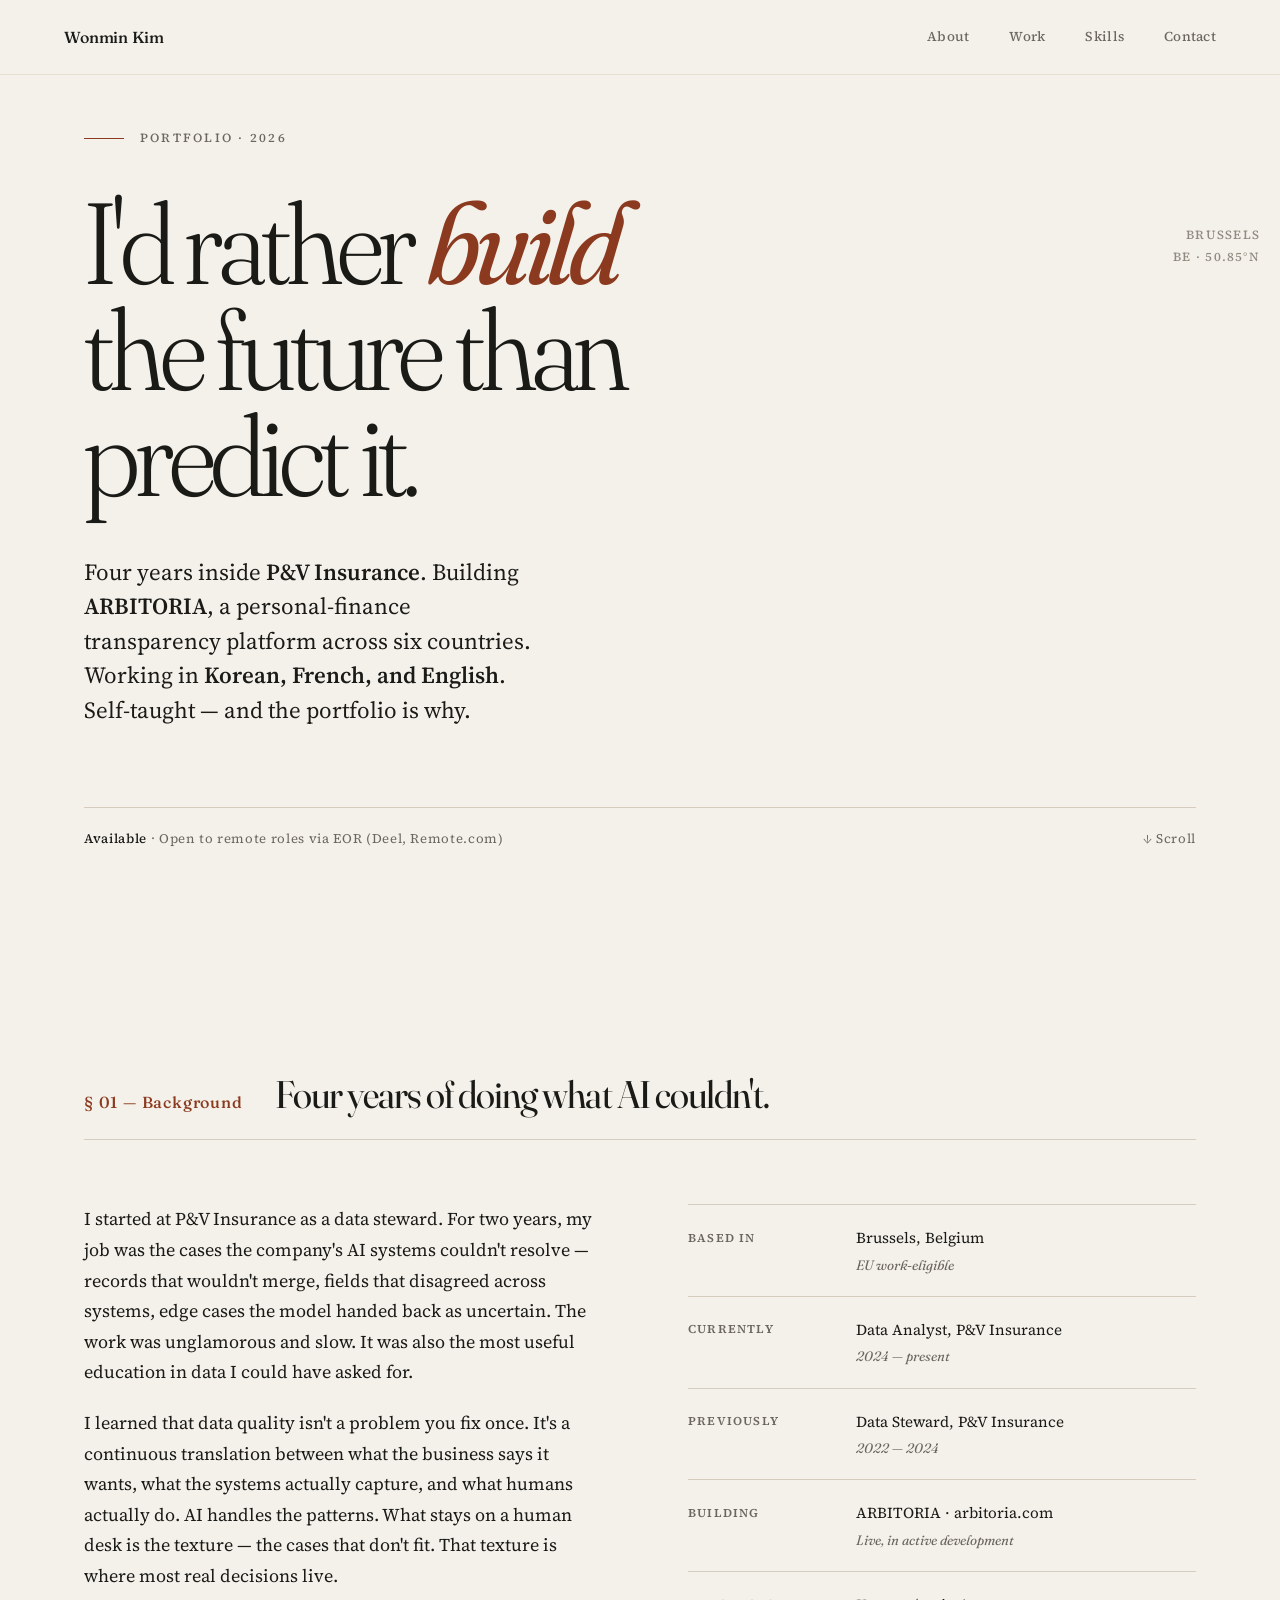
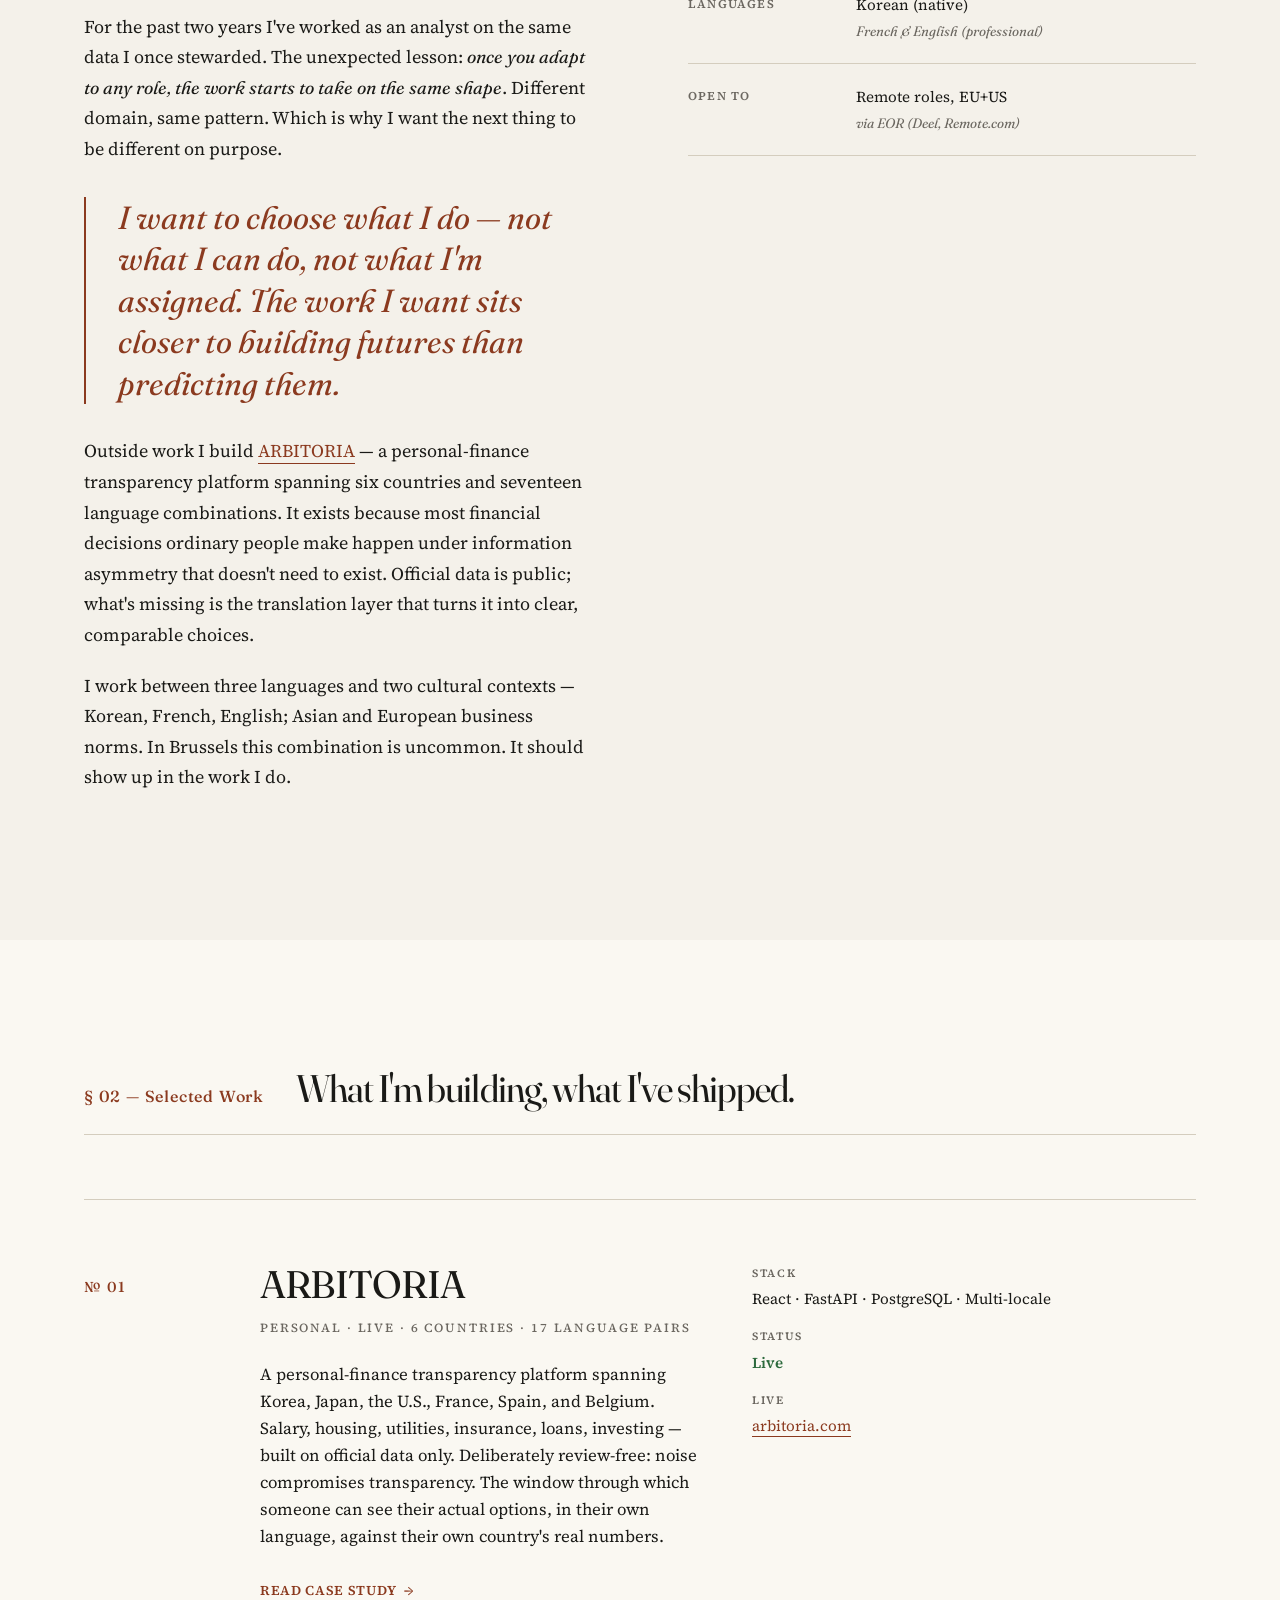
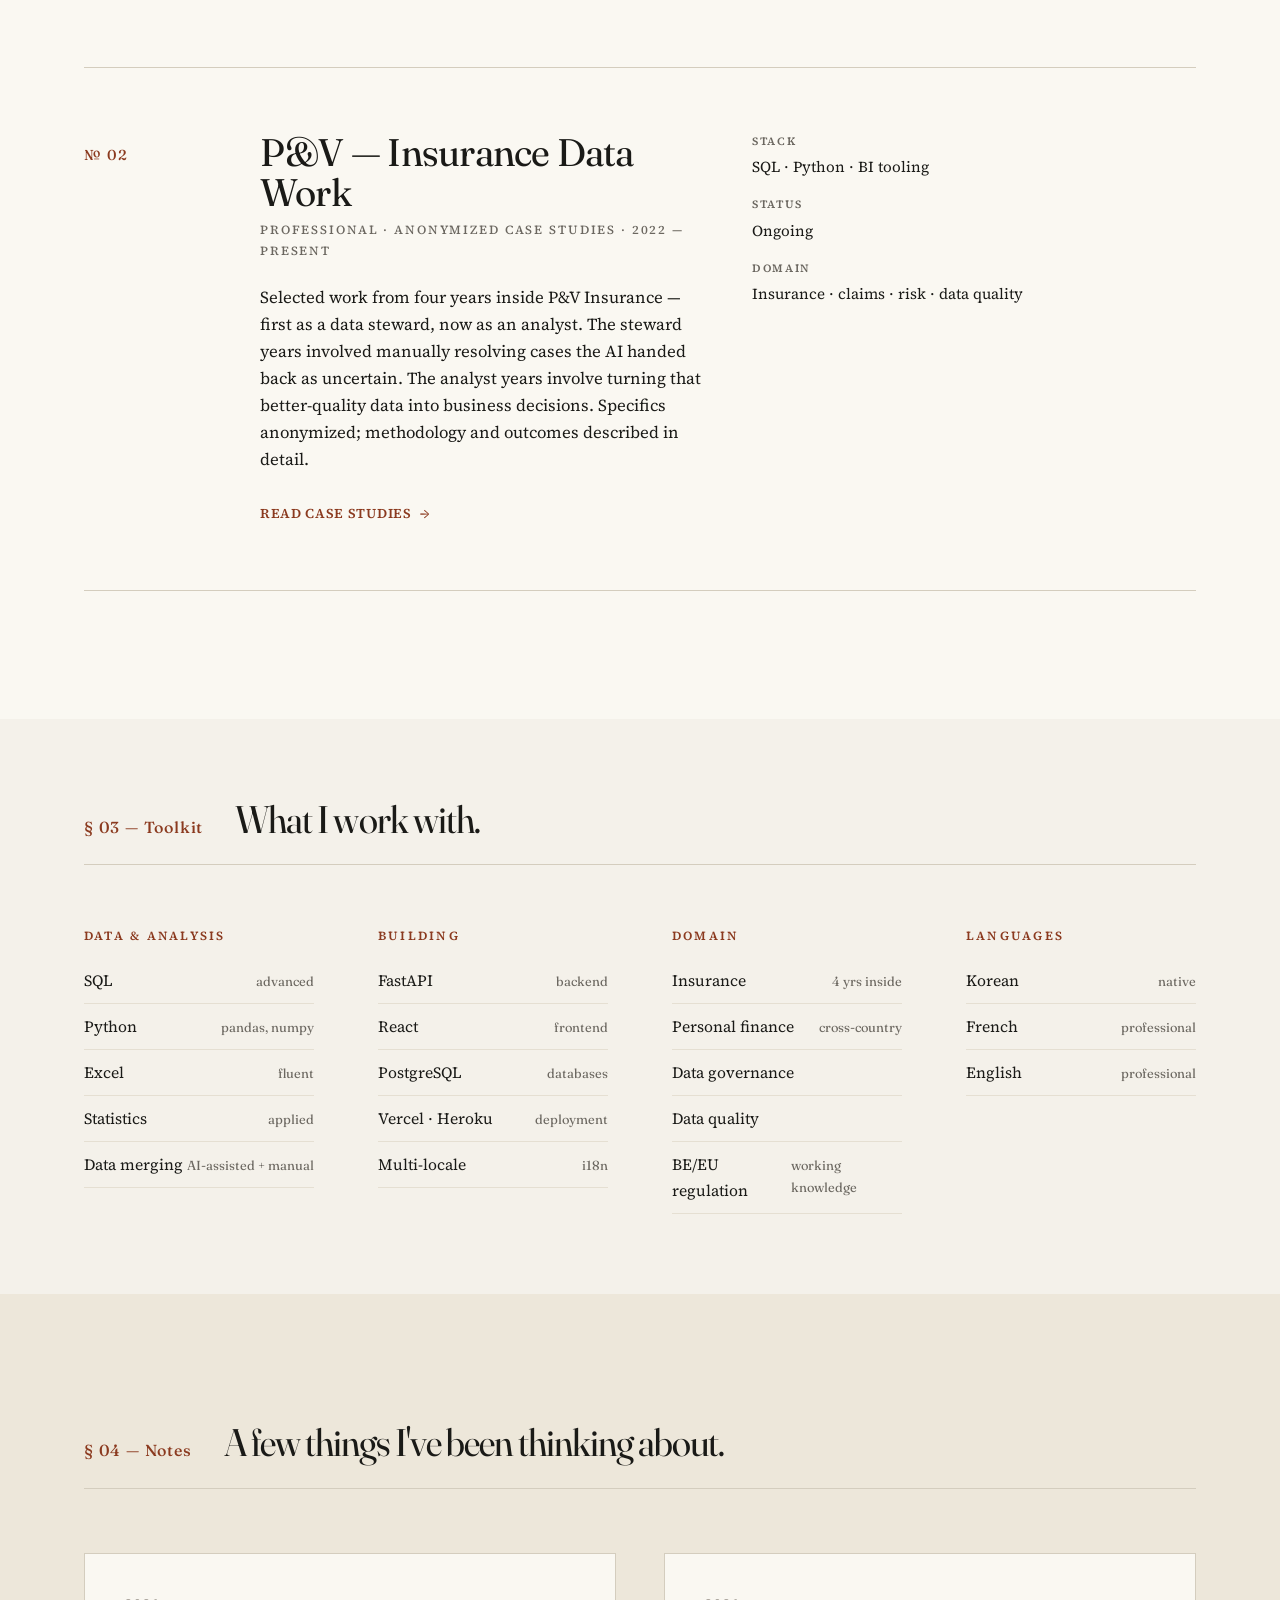
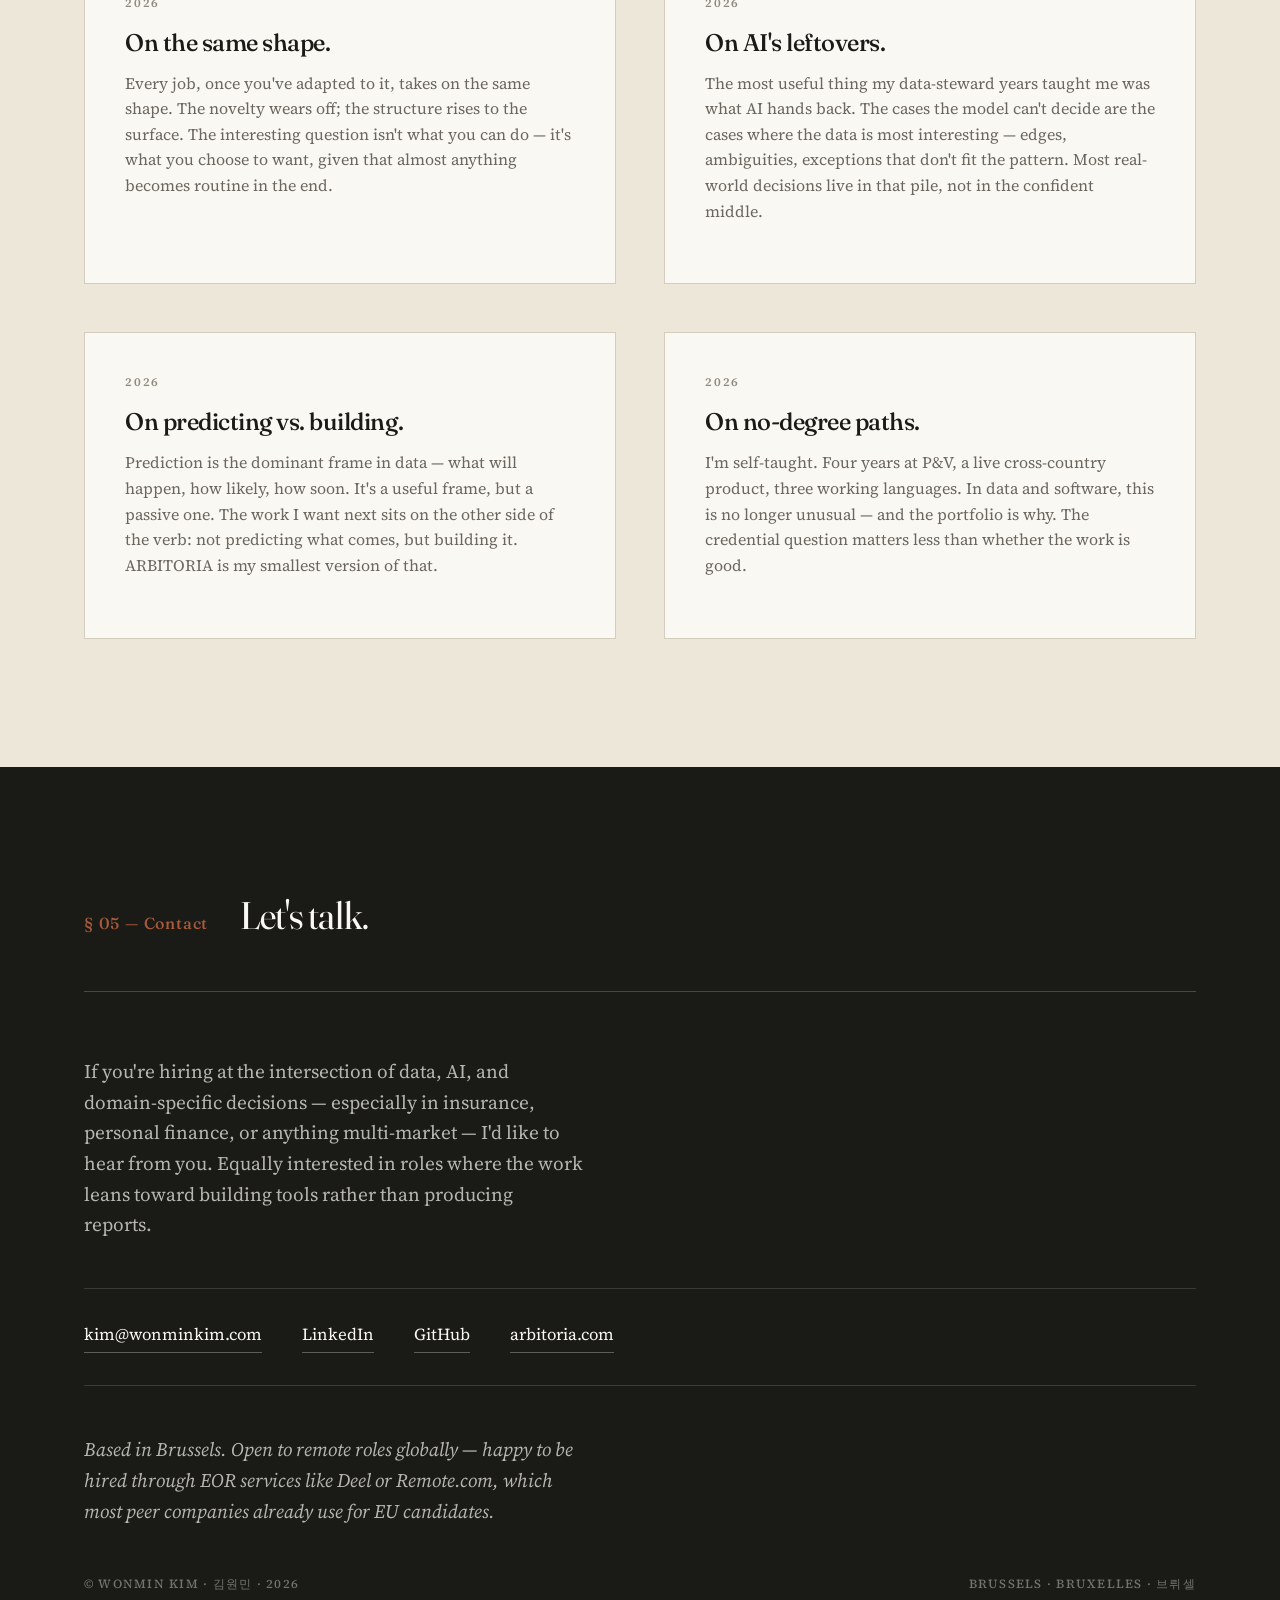
==== index.html @ 61847380 "Initial commit — portfolio v2" ====
<!DOCTYPE html>
<html lang="en">
<head>
  <meta charset="UTF-8" />
  <meta name="viewport" content="width=device-width, initial-scale=1.0" />
  <meta name="description" content="Wonmin Kim — Data Analyst at P&V Insurance, building ARBITORIA. Brussels-based. Self-taught. Trilingual." />
  <meta name="author" content="Wonmin Kim" />
  <title>Wonmin Kim — Data Analyst, Brussels</title>

  <link rel="preconnect" href="https://fonts.googleapis.com" />
  <link rel="preconnect" href="https://fonts.gstatic.com" crossorigin />
  <link href="https://fonts.googleapis.com/css2?family=Fraunces:ital,opsz,wght@0,9..144,300;0,9..144,400;0,9..144,500;0,9..144,600;1,9..144,400&family=Source+Serif+4:opsz,wght@8..60,300;8..60,400;8..60,500;8..60,600&display=swap" rel="stylesheet" />

  <link rel="stylesheet" href="styles.css" />
</head>
<body>

  <header class="site-header">
    <a href="#top" class="site-header__brand">Wonmin Kim</a>
    <nav class="site-header__nav">
      <a href="#about">About</a>
      <a href="#work">Work</a>
      <a href="#skills">Skills</a>
      <a href="#contact">Contact</a>
    </nav>
  </header>

  <main id="top">

    <!-- ─── Hero ─────────────────────────────────── -->
    <section class="hero">
      <div class="container hero__inner">

        <div class="hero__corner">
          Brussels<br />
          BE · 50.85°N
        </div>

        <div class="hero__meta fade-in fade-in-delay-1">
          <span>Portfolio · 2026</span>
        </div>

        <h1 class="hero__title fade-in fade-in-delay-2">
          I'd rather <span class="accent">build</span><br />
          the future than<br />
          predict it.
        </h1>

        <p class="hero__lede fade-in fade-in-delay-3">
          Four years inside <strong>P&V Insurance</strong>. Building
          <strong>ARBITORIA</strong>, a personal-finance transparency
          platform across six countries. Working in
          <strong>Korean, French, and English</strong>.
          Self-taught — and the portfolio is why.
        </p>

        <div class="hero__divider fade-in fade-in-delay-4">
          <span><strong>Available</strong> · Open to remote roles via EOR (Deel, Remote.com)</span>
          <span>↓ Scroll</span>
        </div>

      </div>
    </section>

    <!-- ─── About ────────────────────────────────── -->
    <section class="section about" id="about">
      <div class="container">

        <div class="section-head reveal">
          <span class="section-head__num">§ 01 — Background</span>
          <h2 class="section-head__title">Four years of doing what AI couldn't.</h2>
        </div>

        <div class="about__grid">

          <div class="about__text reveal">
            <p>
              I started at P&V Insurance as a data steward. For two
              years, my job was the cases the company's AI systems
              couldn't resolve — records that wouldn't merge, fields
              that disagreed across systems, edge cases the model
              handed back as uncertain. The work was unglamorous and
              slow. It was also the most useful education in data I
              could have asked for.
            </p>

            <p>
              I learned that data quality isn't a problem you fix
              once. It's a continuous translation between what the
              business says it wants, what the systems actually
              capture, and what humans actually do. AI handles the
              patterns. What stays on a human desk is the texture —
              the cases that don't fit. That texture is where most
              real decisions live.
            </p>

            <p>
              For the past two years I've worked as an analyst on the
              same data I once stewarded. The unexpected lesson:
              <em>once you adapt to any role, the work starts to take
              on the same shape</em>. Different domain, same pattern.
              Which is why I want the next thing to be different on
              purpose.
            </p>

            <blockquote class="about__quote">
              I want to choose what I do — not what I can do, not what
              I'm assigned. The work I want sits closer to building
              futures than predicting them.
            </blockquote>

            <p>
              Outside work I build <a href="projects/arbitoria.html">ARBITORIA</a> —
              a personal-finance transparency platform spanning six
              countries and seventeen language combinations. It exists
              because most financial decisions ordinary people make
              happen under information asymmetry that doesn't need
              to exist. Official data is public; what's missing is
              the translation layer that turns it into clear,
              comparable choices.
            </p>

            <p>
              I work between three languages and two cultural
              contexts — Korean, French, English; Asian and European
              business norms. In Brussels this combination is
              uncommon. It should show up in the work I do.
            </p>
          </div>

          <aside class="about__sidebar reveal">
            <dl>
              <div class="about__detail">
                <dt>Based in</dt>
                <dd>Brussels, Belgium <em>EU work-eligible</em></dd>
              </div>
              <div class="about__detail">
                <dt>Currently</dt>
                <dd>Data Analyst, P&V Insurance <em>2024 — present</em></dd>
              </div>
              <div class="about__detail">
                <dt>Previously</dt>
                <dd>Data Steward, P&V Insurance <em>2022 — 2024</em></dd>
              </div>
              <div class="about__detail">
                <dt>Building</dt>
                <dd>ARBITORIA · arbitoria.com <em>Live, in active development</em></dd>
              </div>
              <div class="about__detail">
                <dt>Languages</dt>
                <dd>Korean (native) <em>French &amp; English (professional)</em></dd>
              </div>
              <div class="about__detail">
                <dt>Open to</dt>
                <dd>Remote roles, EU+US <em>via EOR (Deel, Remote.com)</em></dd>
              </div>
            </dl>
          </aside>

        </div>

      </div>
    </section>

    <!-- ─── Projects ─────────────────────────────── -->
    <section class="section projects" id="work">
      <div class="container">

        <div class="section-head reveal">
          <span class="section-head__num">§ 02 — Selected Work</span>
          <h2 class="section-head__title">What I'm building, what I've shipped.</h2>
        </div>

        <article class="project reveal">
          <div class="project__num">№ 01</div>
          <div class="project__main">
            <h3>ARBITORIA</h3>
            <span class="project__tag">Personal · Live · 6 countries · 17 language pairs</span>
            <p class="project__desc">
              A personal-finance transparency platform spanning Korea,
              Japan, the U.S., France, Spain, and Belgium. Salary,
              housing, utilities, insurance, loans, investing — built
              on official data only. Deliberately review-free: noise
              compromises transparency. The window through which
              someone can see their actual options, in their own
              language, against their own country's real numbers.
            </p>
            <a href="projects/arbitoria.html" class="project__link">Read case study</a>
          </div>
          <div class="project__meta">
            <dl>
              <div>
                <dt>Stack</dt>
                <dd>React · FastAPI · PostgreSQL · Multi-locale</dd>
              </div>
              <div>
                <dt>Status</dt>
                <dd class="status-live">Live</dd>
              </div>
              <div>
                <dt>Live</dt>
                <dd><a href="https://arbitoria.com" target="_blank" rel="noopener">arbitoria.com</a></dd>
              </div>
            </dl>
          </div>
        </article>

        <article class="project reveal">
          <div class="project__num">№ 02</div>
          <div class="project__main">
            <h3>P&amp;V — Insurance Data Work</h3>
            <span class="project__tag">Professional · Anonymized case studies · 2022 — present</span>
            <p class="project__desc">
              Selected work from four years inside P&amp;V Insurance —
              first as a data steward, now as an analyst. The steward
              years involved manually resolving cases the AI handed
              back as uncertain. The analyst years involve turning
              that better-quality data into business decisions.
              Specifics anonymized; methodology and outcomes
              described in detail.
            </p>
            <a href="projects/insurance-analytics.html" class="project__link">Read case studies</a>
          </div>
          <div class="project__meta">
            <dl>
              <div>
                <dt>Stack</dt>
                <dd>SQL · Python · BI tooling</dd>
              </div>
              <div>
                <dt>Status</dt>
                <dd>Ongoing</dd>
              </div>
              <div>
                <dt>Domain</dt>
                <dd>Insurance · claims · risk · data quality</dd>
              </div>
            </dl>
          </div>
        </article>

      </div>
    </section>

    <!-- ─── Skills ───────────────────────────────── -->
    <section class="section section--narrow" id="skills">
      <div class="container">

        <div class="section-head reveal">
          <span class="section-head__num">§ 03 — Toolkit</span>
          <h2 class="section-head__title">What I work with.</h2>
        </div>

        <div class="skills__grid reveal">

          <div class="skills__group">
            <h4>Data &amp; Analysis</h4>
            <ul>
              <li>SQL <em>advanced</em></li>
              <li>Python <em>pandas, numpy</em></li>
              <li>Excel <em>fluent</em></li>
              <li>Statistics <em>applied</em></li>
              <li>Data merging <em>AI-assisted + manual</em></li>
            </ul>
          </div>

          <div class="skills__group">
            <h4>Building</h4>
            <ul>
              <li>FastAPI <em>backend</em></li>
              <li>React <em>frontend</em></li>
              <li>PostgreSQL <em>databases</em></li>
              <li>Vercel · Heroku <em>deployment</em></li>
              <li>Multi-locale <em>i18n</em></li>
            </ul>
          </div>

          <div class="skills__group">
            <h4>Domain</h4>
            <ul>
              <li>Insurance <em>4 yrs inside</em></li>
              <li>Personal finance <em>cross-country</em></li>
              <li>Data governance</li>
              <li>Data quality</li>
              <li>BE/EU regulation <em>working knowledge</em></li>
            </ul>
          </div>

          <div class="skills__group">
            <h4>Languages</h4>
            <ul>
              <li>Korean <em>native</em></li>
              <li>French <em>professional</em></li>
              <li>English <em>professional</em></li>
            </ul>
          </div>

        </div>

      </div>
    </section>

    <!-- ─── Thinking ─────────────────────────────── -->
    <section class="section thinking">
      <div class="container">

        <div class="section-head reveal">
          <span class="section-head__num">§ 04 — Notes</span>
          <h2 class="section-head__title">A few things I've been thinking about.</h2>
        </div>

        <div class="thinking__grid">

          <article class="thinking__card reveal">
            <span class="date">2026</span>
            <h3>On the same shape.</h3>
            <p>
              Every job, once you've adapted to it, takes on the same
              shape. The novelty wears off; the structure rises to the
              surface. The interesting question isn't what you can do
              — it's what you choose to want, given that almost
              anything becomes routine in the end.
            </p>
          </article>

          <article class="thinking__card reveal">
            <span class="date">2026</span>
            <h3>On AI's leftovers.</h3>
            <p>
              The most useful thing my data-steward years taught me
              was what AI hands back. The cases the model can't decide
              are the cases where the data is most interesting —
              edges, ambiguities, exceptions that don't fit the
              pattern. Most real-world decisions live in that pile,
              not in the confident middle.
            </p>
          </article>

          <article class="thinking__card reveal">
            <span class="date">2026</span>
            <h3>On predicting vs. building.</h3>
            <p>
              Prediction is the dominant frame in data — what will
              happen, how likely, how soon. It's a useful frame, but
              a passive one. The work I want next sits on the other
              side of the verb: not predicting what comes, but
              building it. ARBITORIA is my smallest version of that.
            </p>
          </article>

          <article class="thinking__card reveal">
            <span class="date">2026</span>
            <h3>On no-degree paths.</h3>
            <p>
              I'm self-taught. Four years at P&amp;V, a live
              cross-country product, three working languages. In
              data and software, this is no longer unusual — and the
              portfolio is why. The credential question matters less
              than whether the work is good.
            </p>
          </article>

        </div>

      </div>
    </section>

    <!-- ─── Contact ──────────────────────────────── -->
    <section class="contact" id="contact">
      <div class="container">

        <div class="section-head reveal" style="border-color: rgba(250, 248, 242, 0.2);">
          <span class="section-head__num" style="color: var(--accent-soft);">§ 05 — Contact</span>
          <h2 class="section-head__title">Let's talk.</h2>
        </div>

        <p class="reveal">
          If you're hiring at the intersection of data, AI, and
          domain-specific decisions — especially in insurance,
          personal finance, or anything multi-market — I'd like
          to hear from you. Equally interested in roles where the
          work leans toward building tools rather than producing
          reports.
        </p>

        <div class="contact__links reveal">
          <a href="mailto:kim@wonminkim.com">kim@wonminkim.com</a>
          <a href="https://linkedin.com/in/wonminkim" target="_blank" rel="noopener">LinkedIn</a>
          <a href="https://github.com/wonminkim" target="_blank" rel="noopener">GitHub</a>
          <a href="https://arbitoria.com" target="_blank" rel="noopener">arbitoria.com</a>
        </div>

        <p class="contact__note reveal">
          Based in Brussels. Open to remote roles globally — happy to be hired through EOR services like Deel or Remote.com, which most peer companies already use for EU candidates.
        </p>

        <footer class="contact__footer">
          <span>© Wonmin Kim · 김원민 · 2026</span>
          <span>Brussels · Bruxelles · 브뤼셀</span>
        </footer>

      </div>
    </section>

  </main>

  <script>
    // Reveal-on-scroll
    const observer = new IntersectionObserver((entries) => {
      entries.forEach((entry) => {
        if (entry.isIntersecting) {
          entry.target.classList.add('is-visible');
        }
      });
    }, { threshold: 0.1, rootMargin: '0px 0px -50px 0px' });

    document.querySelectorAll('.reveal').forEach(el => observer.observe(el));
  </script>

</body>
</html>
---- styles.css ----
/* ─────────────────────────────────────────────
   Wonmin Kim — Portfolio
   Design: editorial, refined minimalism
───────────────────────────────────────────── */

:root {
  --bg: #F4F1EA;
  --bg-alt: #EDE7DA;
  --paper: #FAF8F2;
  --text: #1A1A17;
  --text-muted: #6B6760;
  --text-dim: #908A80;
  --accent: #8B3A1F;
  --accent-soft: #A85A3A;
  --line: #D4CDBE;
  --line-soft: #E5DFD2;

  --display: 'Fraunces', 'Source Serif 4', Georgia, serif;
  --body: 'Source Serif 4', Georgia, serif;
  --mono: ui-monospace, 'SF Mono', Menlo, monospace;

  --max-width: 1240px;
  --gutter: clamp(1.5rem, 5vw, 4rem);
}

* {
  margin: 0;
  padding: 0;
  box-sizing: border-box;
}

html {
  scroll-behavior: smooth;
}

body {
  font-family: var(--body);
  background: var(--bg);
  color: var(--text);
  line-height: 1.65;
  font-size: 1.0625rem;
  font-weight: 400;
  -webkit-font-smoothing: antialiased;
  -moz-osx-font-smoothing: grayscale;
  text-rendering: optimizeLegibility;
}

::selection {
  background: var(--accent);
  color: var(--paper);
}

/* ─── Typography ─────────────────────────────── */

h1, h2, h3, h4 {
  font-family: var(--display);
  font-weight: 400;
  line-height: 1.05;
  letter-spacing: -0.02em;
  color: var(--text);
}

h1 {
  font-size: clamp(3rem, 9vw, 8rem);
  font-variation-settings: 'opsz' 144, 'SOFT' 50;
  font-weight: 300;
  letter-spacing: -0.045em;
  line-height: 0.92;
}

h2 {
  font-size: clamp(2rem, 5vw, 3.75rem);
  font-variation-settings: 'opsz' 96;
  font-weight: 400;
  letter-spacing: -0.025em;
}

h3 {
  font-size: clamp(1.4rem, 2.5vw, 2rem);
  font-variation-settings: 'opsz' 36;
  font-weight: 500;
}

h4 {
  font-size: 1.125rem;
  font-weight: 600;
  font-family: var(--body);
  letter-spacing: 0.02em;
  text-transform: uppercase;
  font-size: 0.78rem;
  color: var(--text-muted);
}

p {
  margin-bottom: 1.2rem;
  max-width: 62ch;
}

a {
  color: var(--accent);
  text-decoration: none;
  border-bottom: 1px solid currentColor;
  transition: opacity 0.2s ease;
}

a:hover {
  opacity: 0.6;
}

em {
  font-family: var(--display);
  font-style: italic;
  font-variation-settings: 'opsz' 36;
}

/* ─── Layout primitives ──────────────────────── */

.container {
  max-width: var(--max-width);
  margin: 0 auto;
  padding: 0 var(--gutter);
}

.section {
  padding: 8rem 0;
  position: relative;
}

.section--narrow {
  padding: 5rem 0;
}

/* ─── Header / Navigation ────────────────────── */

.site-header {
  position: fixed;
  top: 0;
  left: 0;
  right: 0;
  z-index: 100;
  padding: 1.5rem var(--gutter);
  background: rgba(244, 241, 234, 0.85);
  backdrop-filter: blur(10px);
  -webkit-backdrop-filter: blur(10px);
  border-bottom: 1px solid var(--line-soft);
  display: flex;
  justify-content: space-between;
  align-items: center;
  font-size: 0.85rem;
}

.site-header__brand {
  font-family: var(--display);
  font-weight: 500;
  font-size: 1rem;
  letter-spacing: -0.01em;
  color: var(--text);
  border: none;
}

.site-header__nav {
  display: flex;
  gap: 2.5rem;
}

.site-header__nav a {
  color: var(--text-muted);
  border: none;
  font-weight: 500;
  letter-spacing: 0.02em;
}

.site-header__nav a:hover {
  color: var(--accent);
  opacity: 1;
}

@media (max-width: 700px) {
  .site-header__nav {
    gap: 1.25rem;
    font-size: 0.78rem;
  }
}

/* ─── Hero ───────────────────────────────────── */

.hero {
  min-height: 100vh;
  display: flex;
  align-items: center;
  padding: 8rem 0 6rem;
  position: relative;
  overflow: hidden;
}

.hero__inner {
  position: relative;
  width: 100%;
}

.hero__meta {
  display: flex;
  align-items: center;
  gap: 1rem;
  font-size: 0.78rem;
  text-transform: uppercase;
  letter-spacing: 0.18em;
  color: var(--text-muted);
  margin-bottom: 2.5rem;
  font-weight: 500;
}

.hero__meta::before {
  content: '';
  width: 2.5rem;
  height: 1px;
  background: var(--accent);
}

.hero__title {
  margin-bottom: 2.5rem;
  max-width: 14ch;
}

.hero__title .accent {
  font-style: italic;
  color: var(--accent);
  font-weight: 400;
}

.hero__lede {
  font-size: clamp(1.15rem, 1.8vw, 1.5rem);
  line-height: 1.5;
  max-width: 42ch;
  color: var(--text);
  font-weight: 400;
  margin-top: 3rem;
}

.hero__lede strong {
  font-weight: 600;
  color: var(--text);
}

.hero__corner {
  position: absolute;
  top: 6rem;
  right: 0;
  text-align: right;
  font-size: 0.78rem;
  color: var(--text-dim);
  letter-spacing: 0.1em;
  text-transform: uppercase;
  line-height: 1.8;
  font-weight: 500;
}

@media (max-width: 800px) {
  .hero__corner { display: none; }
}

.hero__divider {
  margin-top: 5rem;
  display: flex;
  justify-content: space-between;
  align-items: baseline;
  border-top: 1px solid var(--line);
  padding-top: 1.25rem;
  font-size: 0.82rem;
  color: var(--text-muted);
  letter-spacing: 0.05em;
}

.hero__divider strong {
  color: var(--text);
  font-weight: 500;
}

/* ─── Section heading ────────────────────────── */

.section-head {
  display: grid;
  grid-template-columns: auto 1fr;
  gap: 2rem;
  align-items: baseline;
  margin-bottom: 4rem;
  padding-bottom: 1.5rem;
  border-bottom: 1px solid var(--line);
}

.section-head__num {
  font-family: var(--display);
  font-size: 1rem;
  color: var(--accent);
  font-variation-settings: 'opsz' 14;
  letter-spacing: 0.05em;
  font-weight: 500;
  white-space: nowrap;
}

.section-head__title {
  font-size: clamp(1.5rem, 3vw, 2.5rem);
  margin: 0;
}

/* ─── About ──────────────────────────────────── */

.about {
  background: var(--bg);
}

.about__grid {
  display: grid;
  grid-template-columns: 1fr 1fr;
  gap: 6rem;
  align-items: start;
}

@media (max-width: 900px) {
  .about__grid {
    grid-template-columns: 1fr;
    gap: 3rem;
  }
}

.about__text p {
  font-size: 1.125rem;
  line-height: 1.7;
}

.about__text p + p {
  margin-top: 1.25rem;
}

.about__quote {
  font-family: var(--display);
  font-style: italic;
  font-size: clamp(1.5rem, 2.5vw, 2.25rem);
  line-height: 1.3;
  color: var(--accent);
  font-variation-settings: 'opsz' 60;
  font-weight: 400;
  padding-left: 2rem;
  border-left: 2px solid var(--accent);
  margin: 2rem 0;
}

.about__sidebar {
  position: sticky;
  top: 8rem;
}

.about__detail {
  border-top: 1px solid var(--line);
  padding: 1.25rem 0;
  display: grid;
  grid-template-columns: 9rem 1fr;
  gap: 1.5rem;
  font-size: 0.95rem;
}

.about__detail:last-child {
  border-bottom: 1px solid var(--line);
}

.about__detail dt {
  color: var(--text-muted);
  font-size: 0.75rem;
  text-transform: uppercase;
  letter-spacing: 0.1em;
  font-weight: 600;
  padding-top: 0.2rem;
}

.about__detail dd {
  color: var(--text);
}

.about__detail dd em {
  color: var(--text-muted);
  font-size: 0.85rem;
  display: block;
  margin-top: 0.2rem;
}

/* ─── Projects ───────────────────────────────── */

.projects {
  background: var(--paper);
  position: relative;
}

.project {
  display: grid;
  grid-template-columns: 8rem 1fr 1fr;
  gap: 3rem;
  padding: 4rem 0;
  border-top: 1px solid var(--line);
  align-items: start;
}

.project:last-of-type {
  border-bottom: 1px solid var(--line);
}

@media (max-width: 900px) {
  .project {
    grid-template-columns: 1fr;
    gap: 1.5rem;
    padding: 3rem 0;
  }
}

.project__num {
  font-family: var(--display);
  font-size: 0.9rem;
  letter-spacing: 0.1em;
  color: var(--accent);
  font-weight: 500;
  padding-top: 0.8rem;
}

.project__main h3 {
  font-family: var(--display);
  font-size: clamp(1.75rem, 3vw, 2.5rem);
  font-variation-settings: 'opsz' 60;
  font-weight: 400;
  margin-bottom: 0.5rem;
  letter-spacing: -0.02em;
}

.project__tag {
  display: inline-block;
  font-size: 0.78rem;
  text-transform: uppercase;
  letter-spacing: 0.15em;
  color: var(--text-muted);
  margin-bottom: 1.5rem;
  font-weight: 500;
}

.project__desc {
  font-size: 1.05rem;
  line-height: 1.6;
  color: var(--text);
  margin-bottom: 1.5rem;
}

.project__link {
  display: inline-flex;
  align-items: center;
  gap: 0.5rem;
  font-size: 0.85rem;
  letter-spacing: 0.05em;
  text-transform: uppercase;
  font-weight: 600;
  color: var(--accent);
  border: none;
}

.project__link::after {
  content: '→';
  transition: transform 0.2s ease;
}

.project__link:hover::after {
  transform: translateX(4px);
}

.project__meta dl {
  display: grid;
  gap: 1rem;
}

.project__meta dt {
  font-size: 0.7rem;
  text-transform: uppercase;
  letter-spacing: 0.15em;
  color: var(--text-muted);
  font-weight: 600;
  margin-bottom: 0.25rem;
}

.project__meta dd {
  font-size: 0.95rem;
  color: var(--text);
}

.project__meta .status-live {
  color: #2D6A3D;
  font-weight: 600;
}

.project__meta .status-progress {
  color: var(--accent);
  font-weight: 600;
}

/* ─── Skills ─────────────────────────────────── */

.skills__grid {
  display: grid;
  grid-template-columns: repeat(auto-fit, minmax(220px, 1fr));
  gap: 3rem 4rem;
}

.skills__group h4 {
  margin-bottom: 1rem;
  color: var(--accent);
  font-size: 0.78rem;
  letter-spacing: 0.18em;
}

.skills__group ul {
  list-style: none;
}

.skills__group li {
  padding: 0.6rem 0;
  border-bottom: 1px solid var(--line-soft);
  font-size: 0.98rem;
  display: flex;
  justify-content: space-between;
  align-items: baseline;
}

.skills__group li em {
  color: var(--text-muted);
  font-size: 0.82rem;
  font-style: normal;
}

/* ─── Thinking / Notes ───────────────────────── */

.thinking {
  background: var(--bg-alt);
}

.thinking__grid {
  display: grid;
  grid-template-columns: 1fr 1fr;
  gap: 3rem;
}

@media (max-width: 800px) {
  .thinking__grid {
    grid-template-columns: 1fr;
  }
}

.thinking__card {
  background: var(--paper);
  padding: 2.5rem;
  border: 1px solid var(--line);
}

.thinking__card h3 {
  font-size: 1.5rem;
  margin-bottom: 1rem;
  font-variation-settings: 'opsz' 36;
}

.thinking__card p {
  color: var(--text-muted);
  font-size: 1rem;
  line-height: 1.6;
}

.thinking__card .date {
  font-size: 0.75rem;
  text-transform: uppercase;
  letter-spacing: 0.15em;
  color: var(--text-dim);
  font-weight: 600;
  margin-bottom: 1rem;
  display: block;
}

/* ─── Contact ────────────────────────────────── */

.contact {
  background: var(--text);
  color: var(--paper);
  padding: 8rem 0 4rem;
}

.contact h2 {
  color: var(--paper);
  margin-bottom: 2rem;
}

.contact p {
  color: rgba(250, 248, 242, 0.7);
  font-size: 1.2rem;
  line-height: 1.6;
  max-width: 50ch;
  margin-bottom: 3rem;
}

.contact__links {
  display: flex;
  flex-wrap: wrap;
  gap: 2.5rem;
  padding: 2rem 0;
  border-top: 1px solid rgba(250, 248, 242, 0.15);
  border-bottom: 1px solid rgba(250, 248, 242, 0.15);
  margin-bottom: 3rem;
}

.contact__links a {
  color: var(--paper);
  font-size: 1.05rem;
  border-bottom: 1px solid rgba(250, 248, 242, 0.3);
  padding-bottom: 0.2rem;
}

.contact__links a:hover {
  color: var(--accent-soft);
  border-color: var(--accent-soft);
  opacity: 1;
}

.contact__note {
  font-size: 0.9rem;
  color: rgba(250, 248, 242, 0.5);
  font-style: italic;
  margin-bottom: 4rem;
}

.contact__footer {
  display: flex;
  justify-content: space-between;
  align-items: baseline;
  font-size: 0.78rem;
  letter-spacing: 0.1em;
  text-transform: uppercase;
  color: rgba(250, 248, 242, 0.4);
  font-weight: 500;
}

@media (max-width: 600px) {
  .contact__footer {
    flex-direction: column;
    gap: 0.5rem;
  }
}

/* ─── Project page styles ────────────────────── */

.project-page {
  padding: 9rem 0 6rem;
  max-width: 780px;
  margin: 0 auto;
  padding-left: var(--gutter);
  padding-right: var(--gutter);
}

.project-page__back {
  display: inline-block;
  margin-bottom: 3rem;
  font-size: 0.85rem;
  letter-spacing: 0.05em;
  text-transform: uppercase;
  font-weight: 600;
  border: none;
  color: var(--text-muted);
}

.project-page__back:hover {
  color: var(--accent);
  opacity: 1;
}

.project-page__meta {
  display: flex;
  gap: 2rem;
  font-size: 0.8rem;
  text-transform: uppercase;
  letter-spacing: 0.15em;
  color: var(--text-muted);
  margin-bottom: 1.5rem;
  font-weight: 600;
}

.project-page h1 {
  font-size: clamp(2.5rem, 6vw, 4.5rem);
  margin-bottom: 1.5rem;
  font-variation-settings: 'opsz' 144;
  font-weight: 400;
  letter-spacing: -0.03em;
  line-height: 1;
}

.project-page__lede {
  font-size: 1.35rem;
  line-height: 1.5;
  color: var(--text);
  font-family: var(--display);
  font-variation-settings: 'opsz' 36;
  font-weight: 400;
  margin-bottom: 4rem;
  padding-bottom: 2.5rem;
  border-bottom: 1px solid var(--line);
}

.project-page h2 {
  font-size: 1.5rem;
  margin: 3rem 0 1.25rem;
  font-variation-settings: 'opsz' 24;
  font-weight: 600;
  letter-spacing: -0.01em;
}

.project-page p {
  font-size: 1.05rem;
  line-height: 1.75;
  margin-bottom: 1.25rem;
  max-width: none;
}

.project-page ul {
  margin: 1rem 0 1.5rem 1.5rem;
  font-size: 1.05rem;
  line-height: 1.7;
}

.project-page li {
  margin-bottom: 0.4rem;
}

.project-page__stack {
  background: var(--paper);
  padding: 1.5rem 2rem;
  border-left: 2px solid var(--accent);
  margin: 2rem 0;
  font-size: 0.95rem;
  font-family: var(--mono);
  color: var(--text-muted);
}

.project-page__quote {
  font-family: var(--display);
  font-style: italic;
  font-size: 1.5rem;
  font-variation-settings: 'opsz' 60;
  font-weight: 400;
  line-height: 1.4;
  color: var(--accent);
  border-top: 1px solid var(--line);
  border-bottom: 1px solid var(--line);
  padding: 2rem 0;
  margin: 3rem 0;
}

/* ─── Animations ─────────────────────────────── */

@keyframes fadeUp {
  from {
    opacity: 0;
    transform: translateY(20px);
  }
  to {
    opacity: 1;
    transform: translateY(0);
  }
}

.fade-in {
  animation: fadeUp 0.8s ease forwards;
}

.fade-in-delay-1 { animation-delay: 0.1s; opacity: 0; }
.fade-in-delay-2 { animation-delay: 0.25s; opacity: 0; }
.fade-in-delay-3 { animation-delay: 0.4s; opacity: 0; }
.fade-in-delay-4 { animation-delay: 0.55s; opacity: 0; }

/* On scroll reveal */
.reveal {
  opacity: 0;
  transform: translateY(30px);
  transition: opacity 0.8s ease, transform 0.8s ease;
}

.reveal.is-visible {
  opacity: 1;
  transform: translateY(0);
}
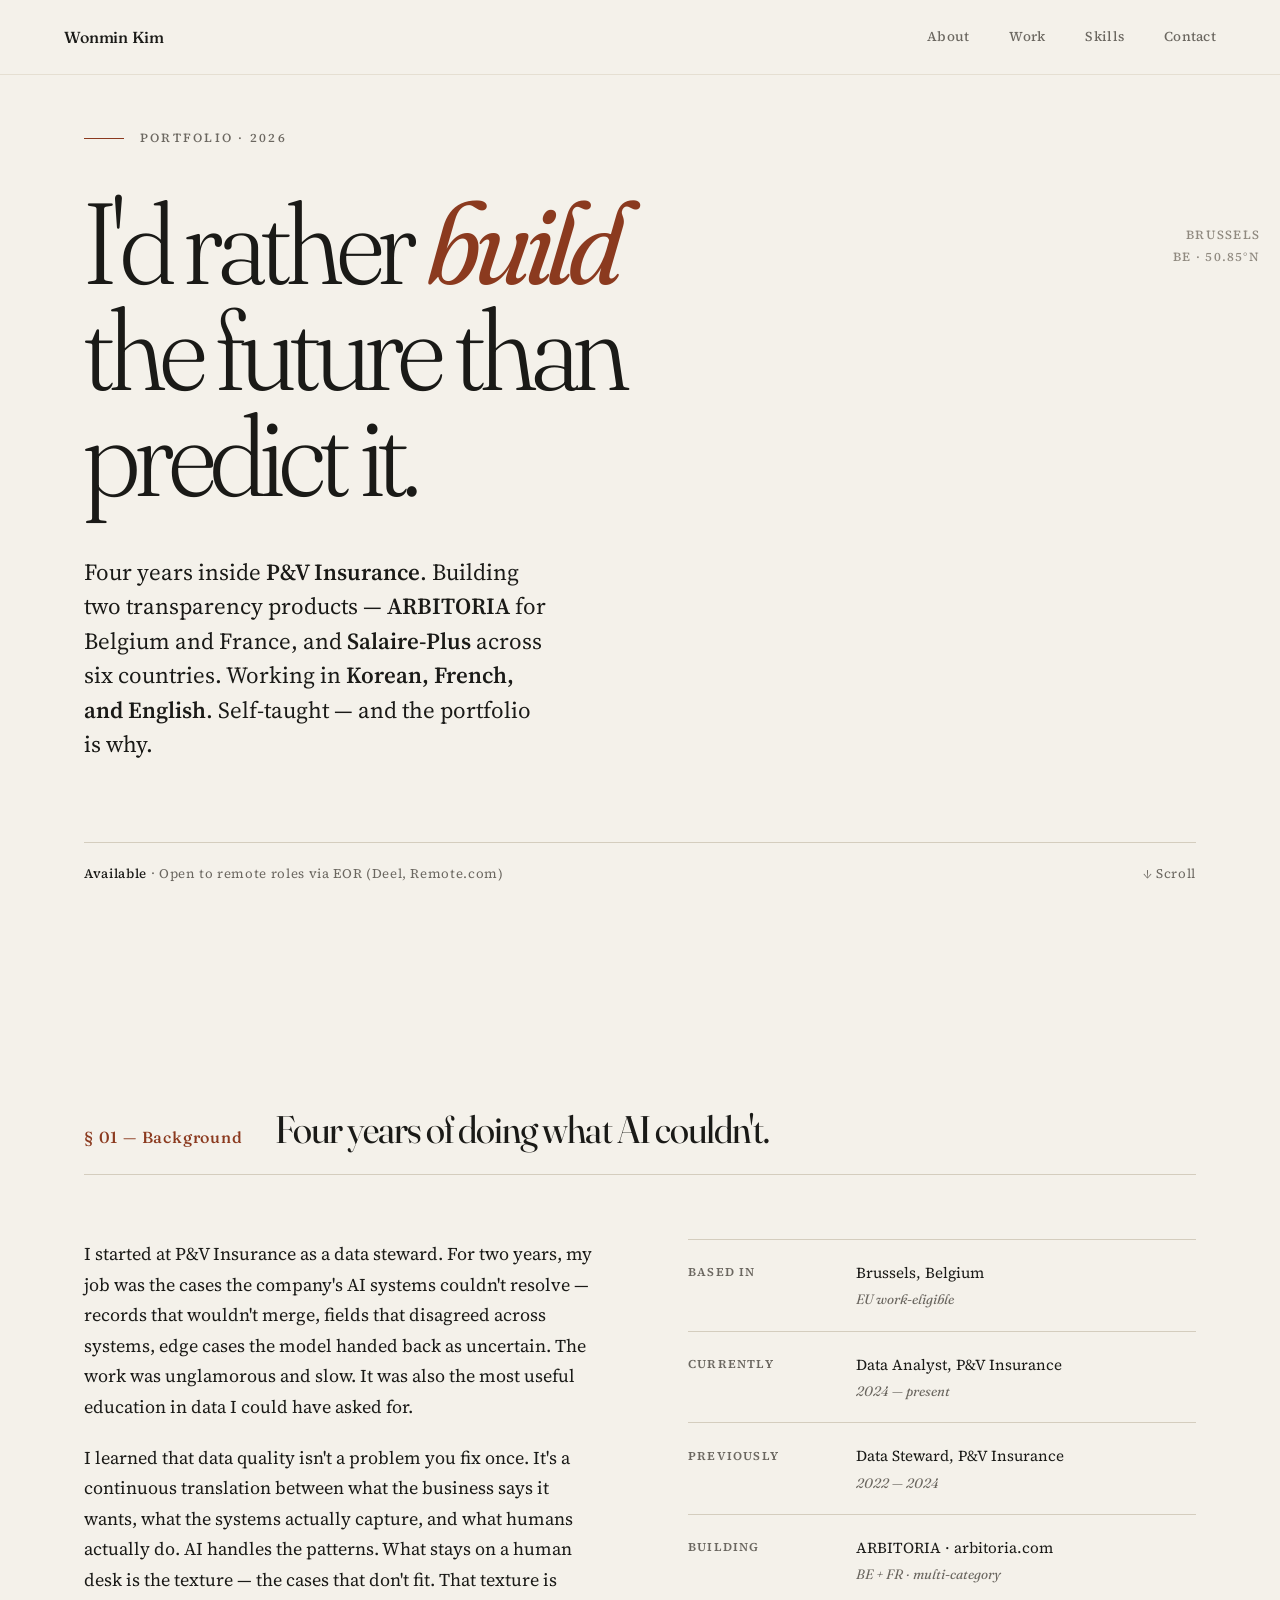
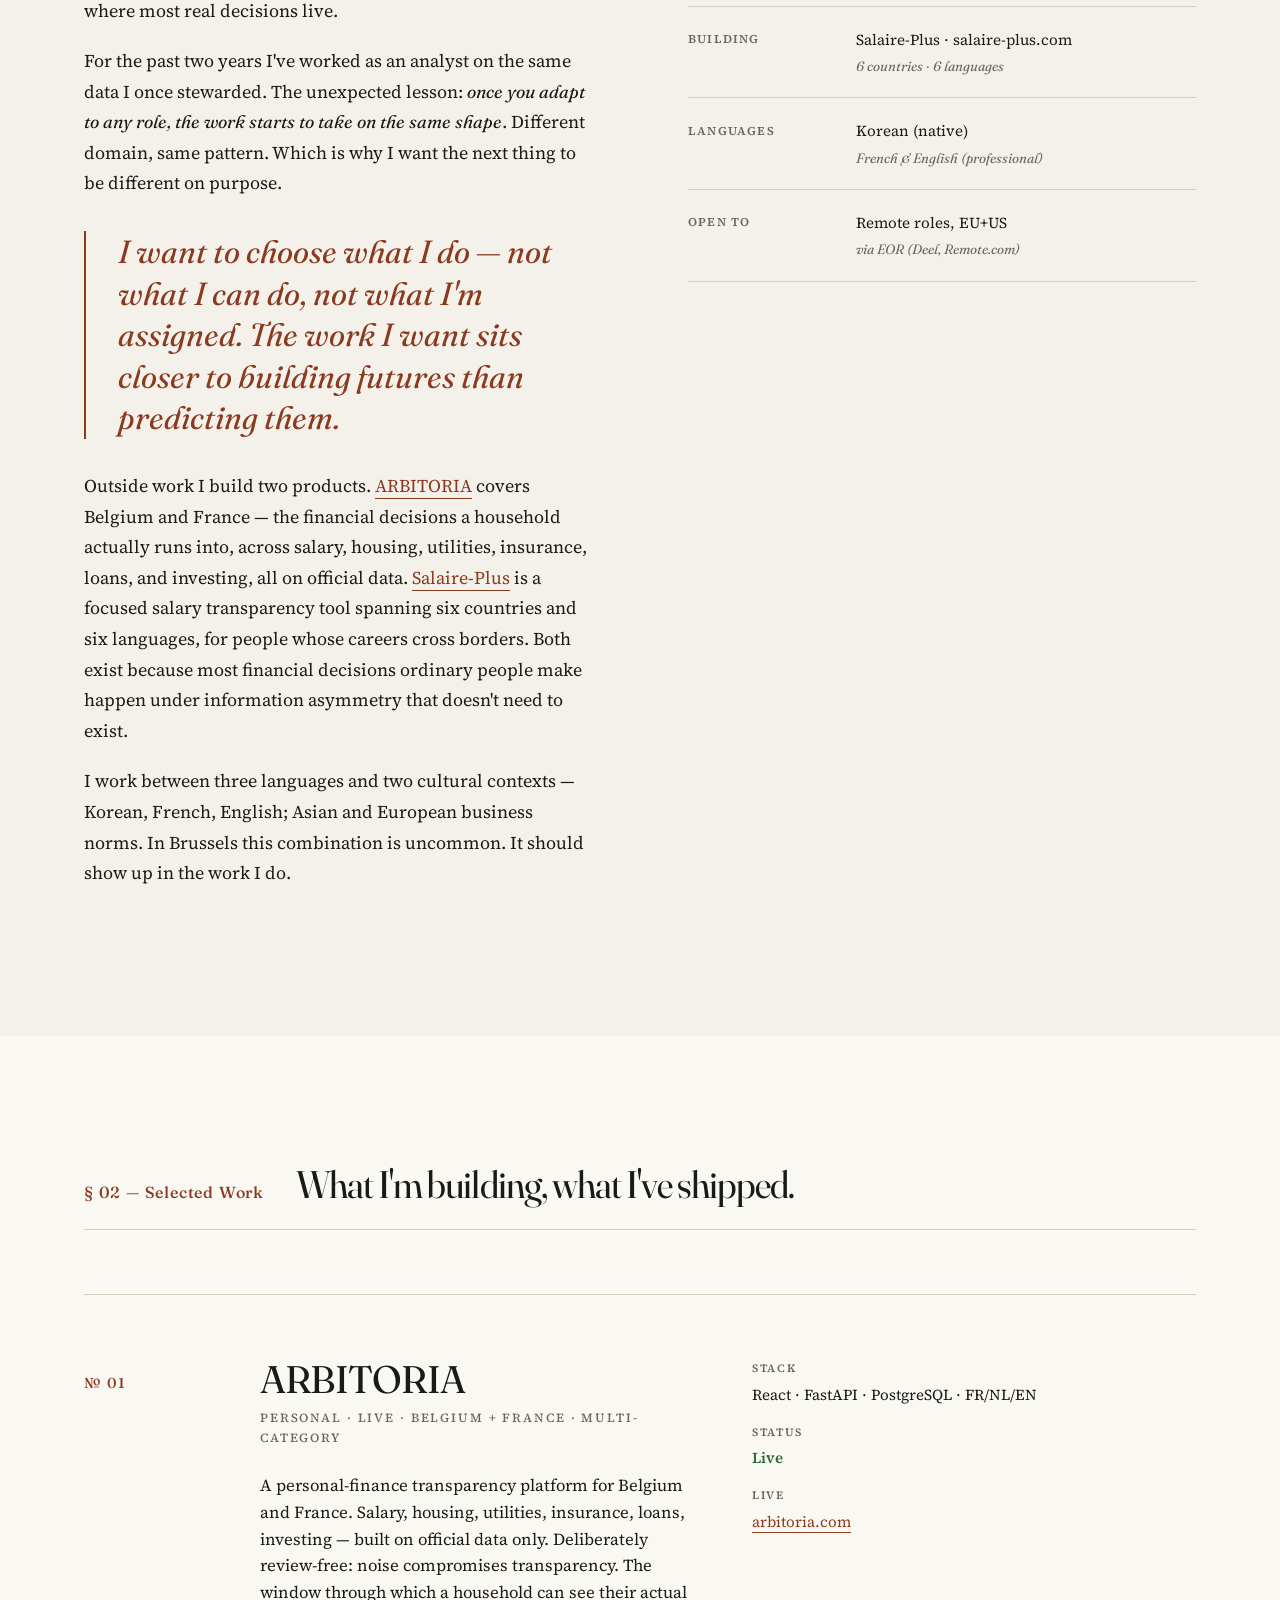
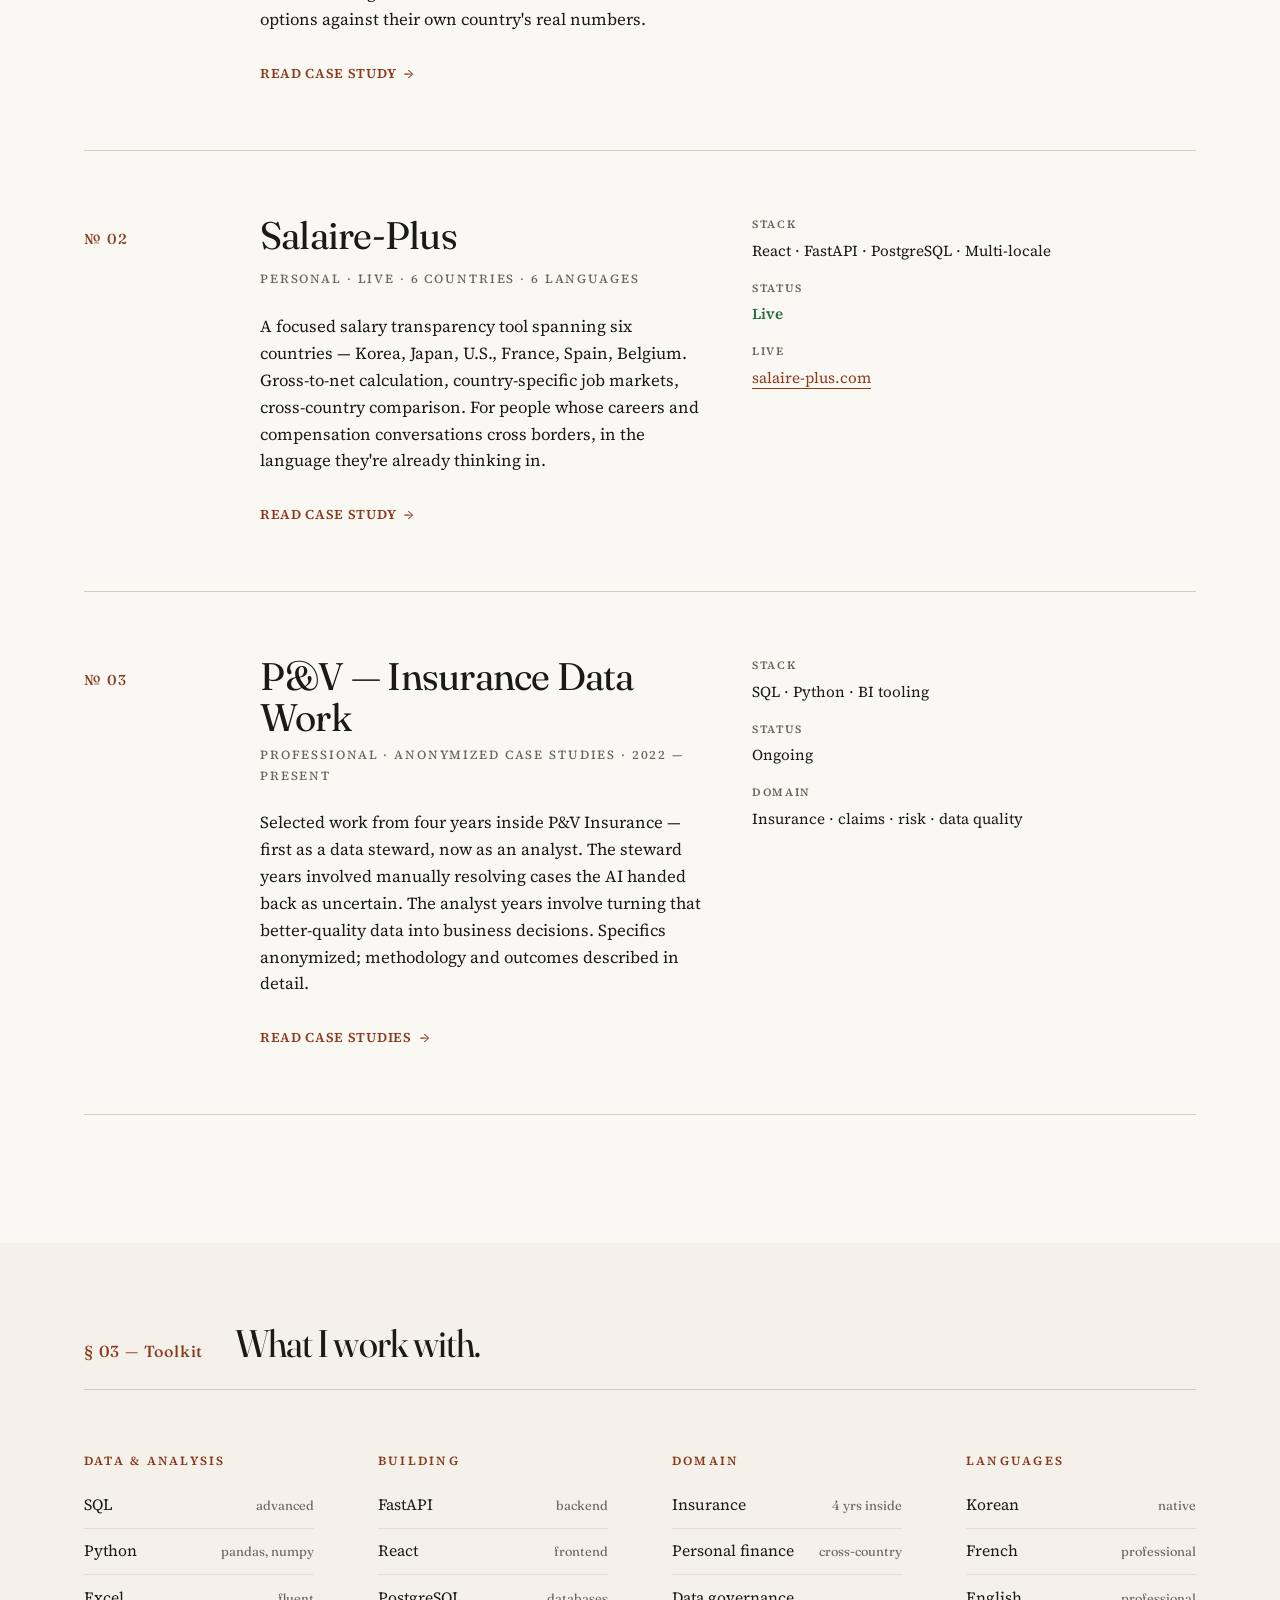
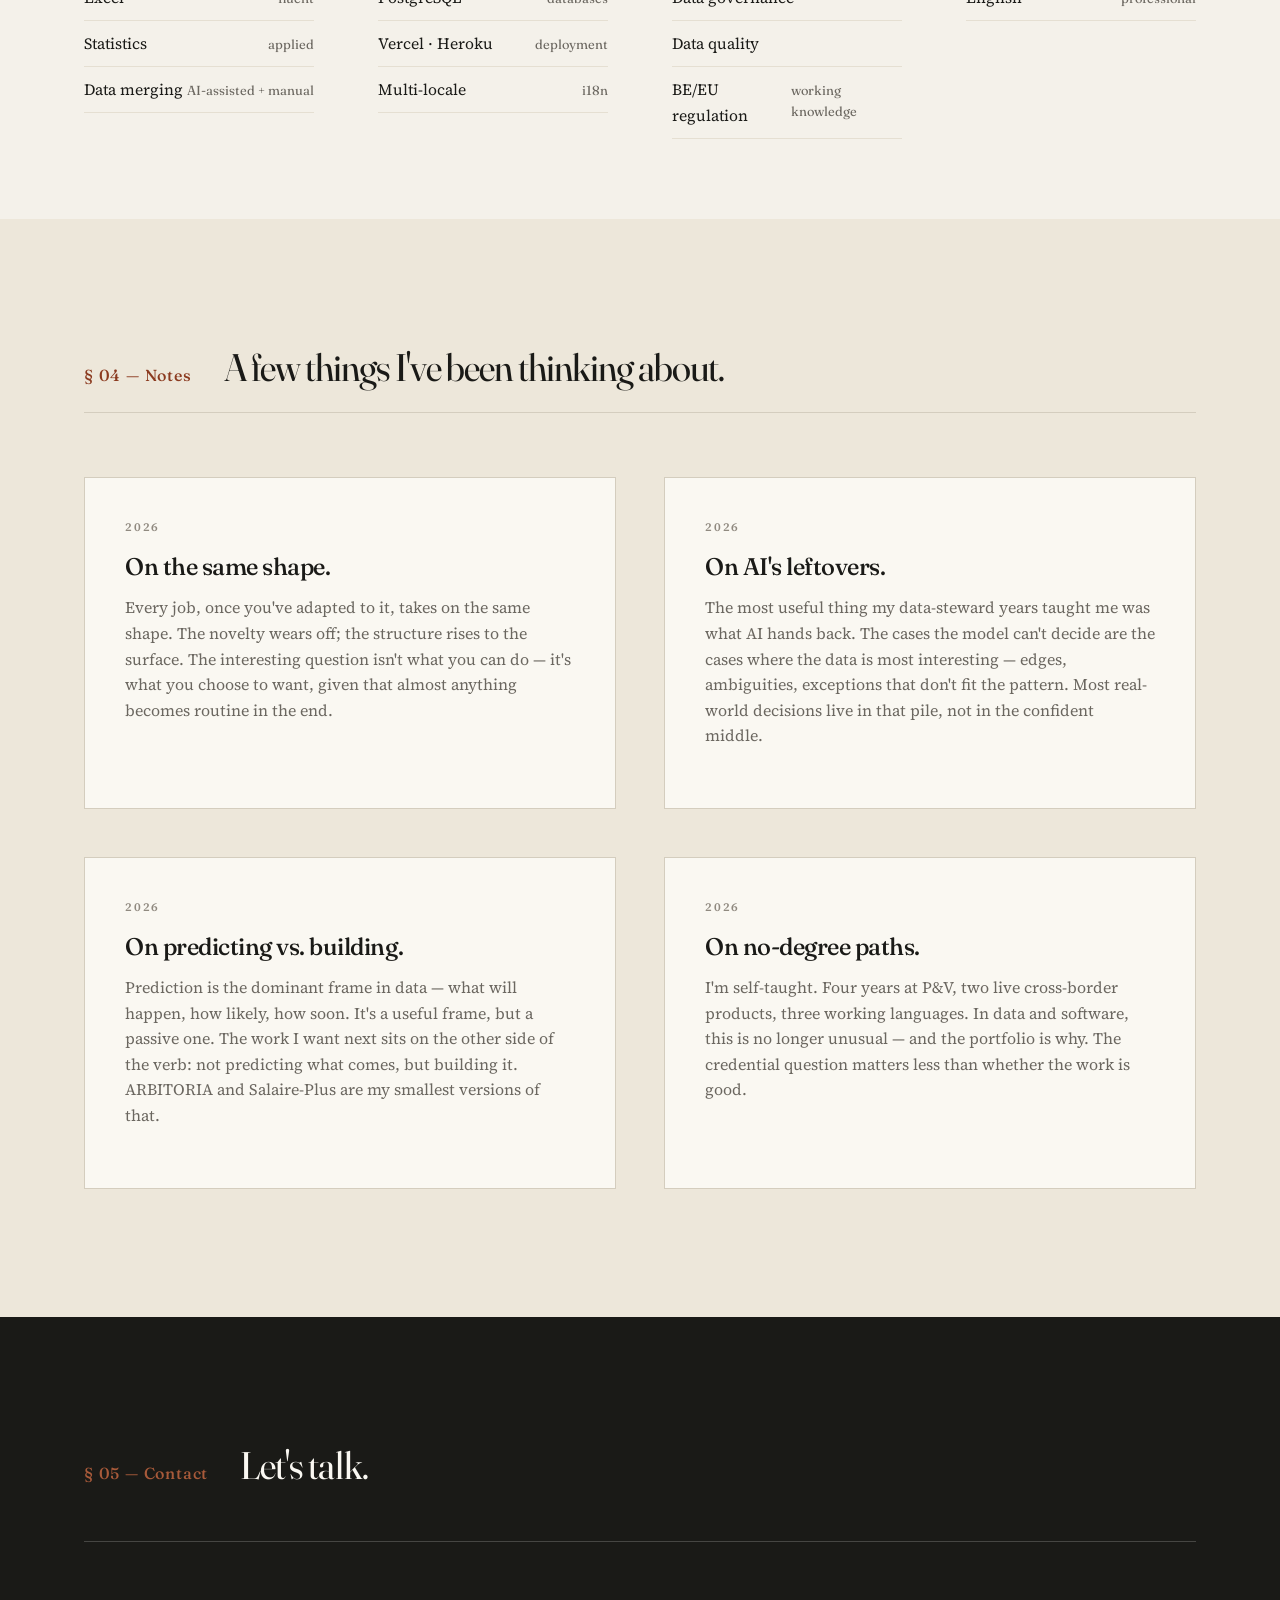
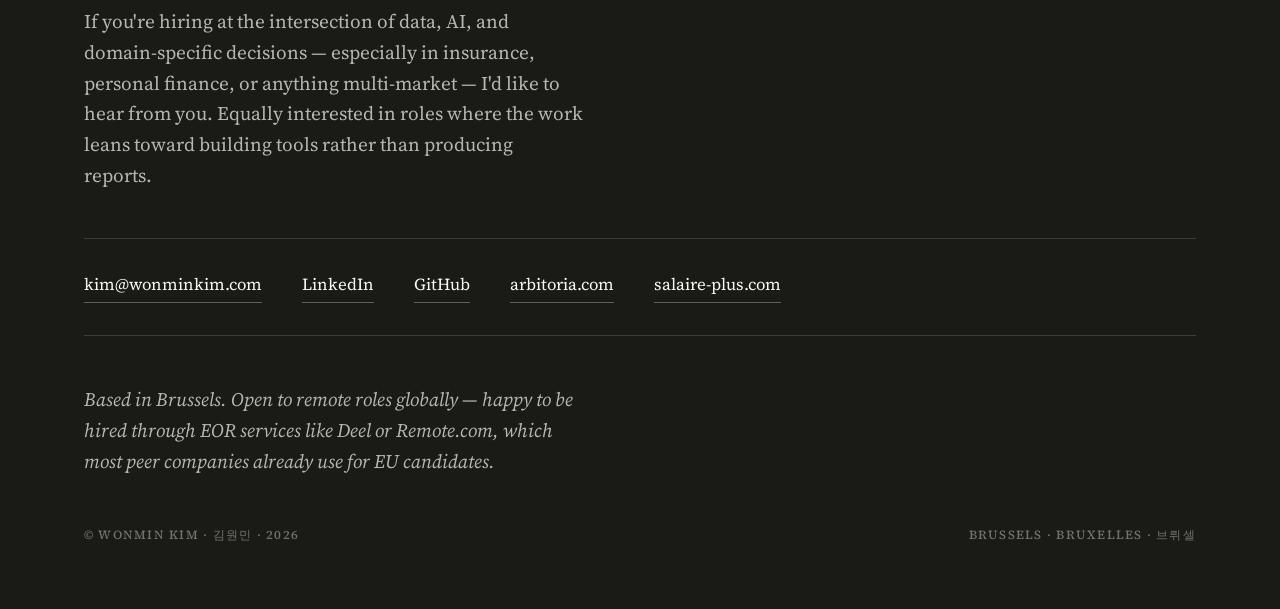
==== commit e771b7da: "Add Salaire-Plus details and update project descriptions Updated the description meta tag and projec" ====
--- a/index.html
+++ b/index.html
@@ -3,7 +3,7 @@
 <head>
   <meta charset="UTF-8" />
   <meta name="viewport" content="width=device-width, initial-scale=1.0" />
-  <meta name="description" content="Wonmin Kim — Data Analyst at P&V Insurance, building ARBITORIA. Brussels-based. Self-taught. Trilingual." />
+  <meta name="description" content="Wonmin Kim — Data Analyst at P&V Insurance, building ARBITORIA and Salaire-Plus. Brussels-based. Self-taught. Trilingual." />
   <meta name="author" content="Wonmin Kim" />
   <title>Wonmin Kim — Data Analyst, Brussels</title>
 
@@ -47,10 +47,10 @@
         </h1>
 
         <p class="hero__lede fade-in fade-in-delay-3">
-          Four years inside <strong>P&V Insurance</strong>. Building
-          <strong>ARBITORIA</strong>, a personal-finance transparency
-          platform across six countries. Working in
-          <strong>Korean, French, and English</strong>.
+          Four years inside <strong>P&V Insurance</strong>. Building two
+          transparency products — <strong>ARBITORIA</strong> for Belgium
+          and France, and <strong>Salaire-Plus</strong> across six
+          countries. Working in <strong>Korean, French, and English</strong>.
           Self-taught — and the portfolio is why.
         </p>
 
@@ -110,14 +110,17 @@
             </blockquote>
 
             <p>
-              Outside work I build <a href="projects/arbitoria.html">ARBITORIA</a> —
-              a personal-finance transparency platform spanning six
-              countries and seventeen language combinations. It exists
-              because most financial decisions ordinary people make
-              happen under information asymmetry that doesn't need
-              to exist. Official data is public; what's missing is
-              the translation layer that turns it into clear,
-              comparable choices.
+              Outside work I build two products.
+              <a href="projects/arbitoria.html">ARBITORIA</a> covers
+              Belgium and France — the financial decisions a household
+              actually runs into, across salary, housing, utilities,
+              insurance, loans, and investing, all on official data.
+              <a href="projects/salaire-plus.html">Salaire-Plus</a> is
+              a focused salary transparency tool spanning six countries
+              and six languages, for people whose careers cross
+              borders. Both exist because most financial decisions
+              ordinary people make happen under information asymmetry
+              that doesn't need to exist.
             </p>
 
             <p>
@@ -144,7 +147,11 @@
               </div>
               <div class="about__detail">
                 <dt>Building</dt>
-                <dd>ARBITORIA · arbitoria.com <em>Live, in active development</em></dd>
+                <dd>ARBITORIA · arbitoria.com <em>BE + FR · multi-category</em></dd>
+              </div>
+              <div class="about__detail">
+                <dt>Building</dt>
+                <dd>Salaire-Plus · salaire-plus.com <em>6 countries · 6 languages</em></dd>
               </div>
               <div class="about__detail">
                 <dt>Languages</dt>
@@ -175,15 +182,14 @@
           <div class="project__num">№ 01</div>
           <div class="project__main">
             <h3>ARBITORIA</h3>
-            <span class="project__tag">Personal · Live · 6 countries · 17 language pairs</span>
+            <span class="project__tag">Personal · Live · Belgium + France · Multi-category</span>
             <p class="project__desc">
-              A personal-finance transparency platform spanning Korea,
-              Japan, the U.S., France, Spain, and Belgium. Salary,
-              housing, utilities, insurance, loans, investing — built
-              on official data only. Deliberately review-free: noise
-              compromises transparency. The window through which
-              someone can see their actual options, in their own
-              language, against their own country's real numbers.
+              A personal-finance transparency platform for Belgium and
+              France. Salary, housing, utilities, insurance, loans,
+              investing — built on official data only. Deliberately
+              review-free: noise compromises transparency. The window
+              through which a household can see their actual options
+              against their own country's real numbers.
             </p>
             <a href="projects/arbitoria.html" class="project__link">Read case study</a>
           </div>
@@ -191,7 +197,7 @@
             <dl>
               <div>
                 <dt>Stack</dt>
-                <dd>React · FastAPI · PostgreSQL · Multi-locale</dd>
+                <dd>React · FastAPI · PostgreSQL · FR/NL/EN</dd>
               </div>
               <div>
                 <dt>Status</dt>
@@ -207,6 +213,39 @@
 
         <article class="project reveal">
           <div class="project__num">№ 02</div>
+          <div class="project__main">
+            <h3>Salaire-Plus</h3>
+            <span class="project__tag">Personal · Live · 6 countries · 6 languages</span>
+            <p class="project__desc">
+              A focused salary transparency tool spanning six
+              countries — Korea, Japan, U.S., France, Spain, Belgium.
+              Gross-to-net calculation, country-specific job markets,
+              cross-country comparison. For people whose careers and
+              compensation conversations cross borders, in the
+              language they're already thinking in.
+            </p>
+            <a href="projects/salaire-plus.html" class="project__link">Read case study</a>
+          </div>
+          <div class="project__meta">
+            <dl>
+              <div>
+                <dt>Stack</dt>
+                <dd>React · FastAPI · PostgreSQL · Multi-locale</dd>
+              </div>
+              <div>
+                <dt>Status</dt>
+                <dd class="status-live">Live</dd>
+              </div>
+              <div>
+                <dt>Live</dt>
+                <dd><a href="https://salaire-plus.com" target="_blank" rel="noopener">salaire-plus.com</a></dd>
+              </div>
+            </dl>
+          </div>
+        </article>
+
+        <article class="project reveal">
+          <div class="project__num">№ 03</div>
           <div class="project__main">
             <h3>P&amp;V — Insurance Data Work</h3>
             <span class="project__tag">Professional · Anonymized case studies · 2022 — present</span>
@@ -344,7 +383,8 @@
               happen, how likely, how soon. It's a useful frame, but
               a passive one. The work I want next sits on the other
               side of the verb: not predicting what comes, but
-              building it. ARBITORIA is my smallest version of that.
+              building it. ARBITORIA and Salaire-Plus are my smallest
+              versions of that.
             </p>
           </article>
 
@@ -352,8 +392,8 @@
             <span class="date">2026</span>
             <h3>On no-degree paths.</h3>
             <p>
-              I'm self-taught. Four years at P&amp;V, a live
-              cross-country product, three working languages. In
+              I'm self-taught. Four years at P&amp;V, two live
+              cross-border products, three working languages. In
               data and software, this is no longer unusual — and the
               portfolio is why. The credential question matters less
               than whether the work is good.
@@ -388,6 +428,7 @@
           <a href="https://linkedin.com/in/wonminkim" target="_blank" rel="noopener">LinkedIn</a>
           <a href="https://github.com/wonminkim" target="_blank" rel="noopener">GitHub</a>
           <a href="https://arbitoria.com" target="_blank" rel="noopener">arbitoria.com</a>
+          <a href="https://salaire-plus.com" target="_blank" rel="noopener">salaire-plus.com</a>
         </div>
 
         <p class="contact__note reveal">
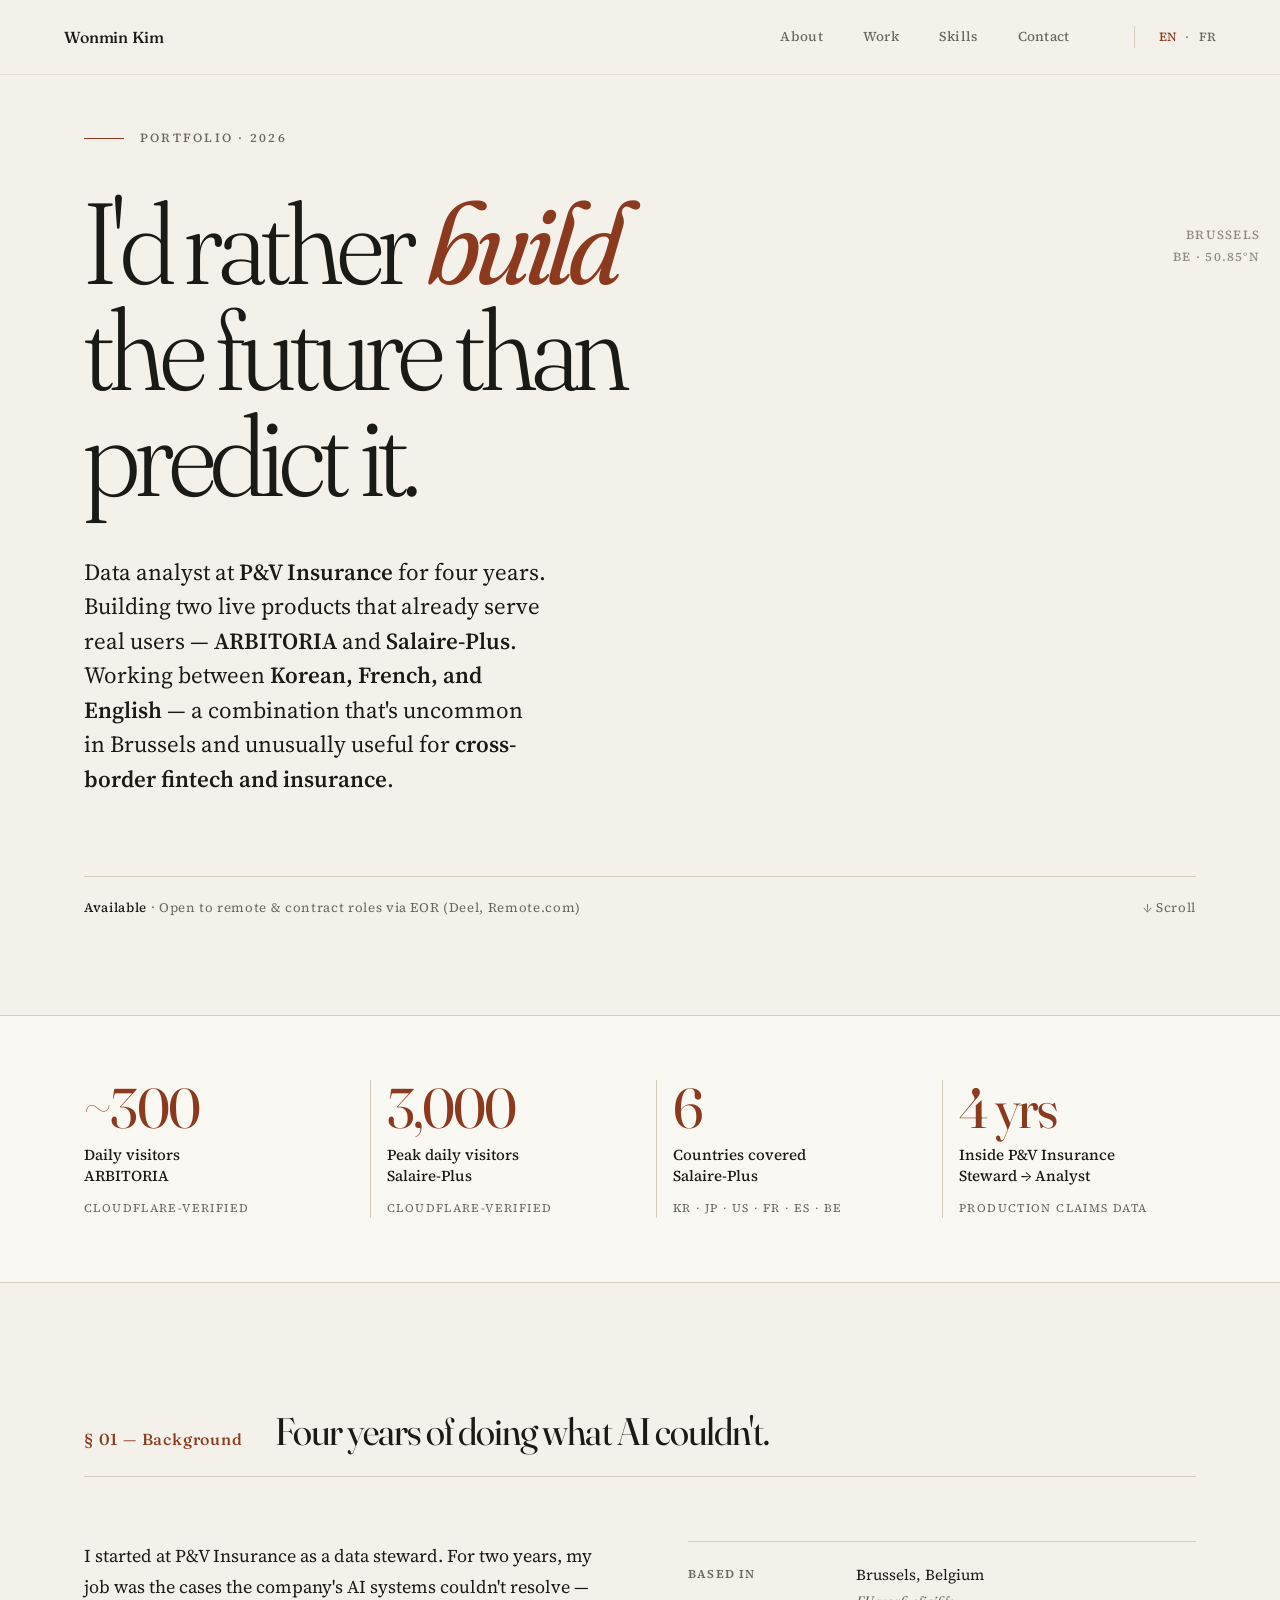
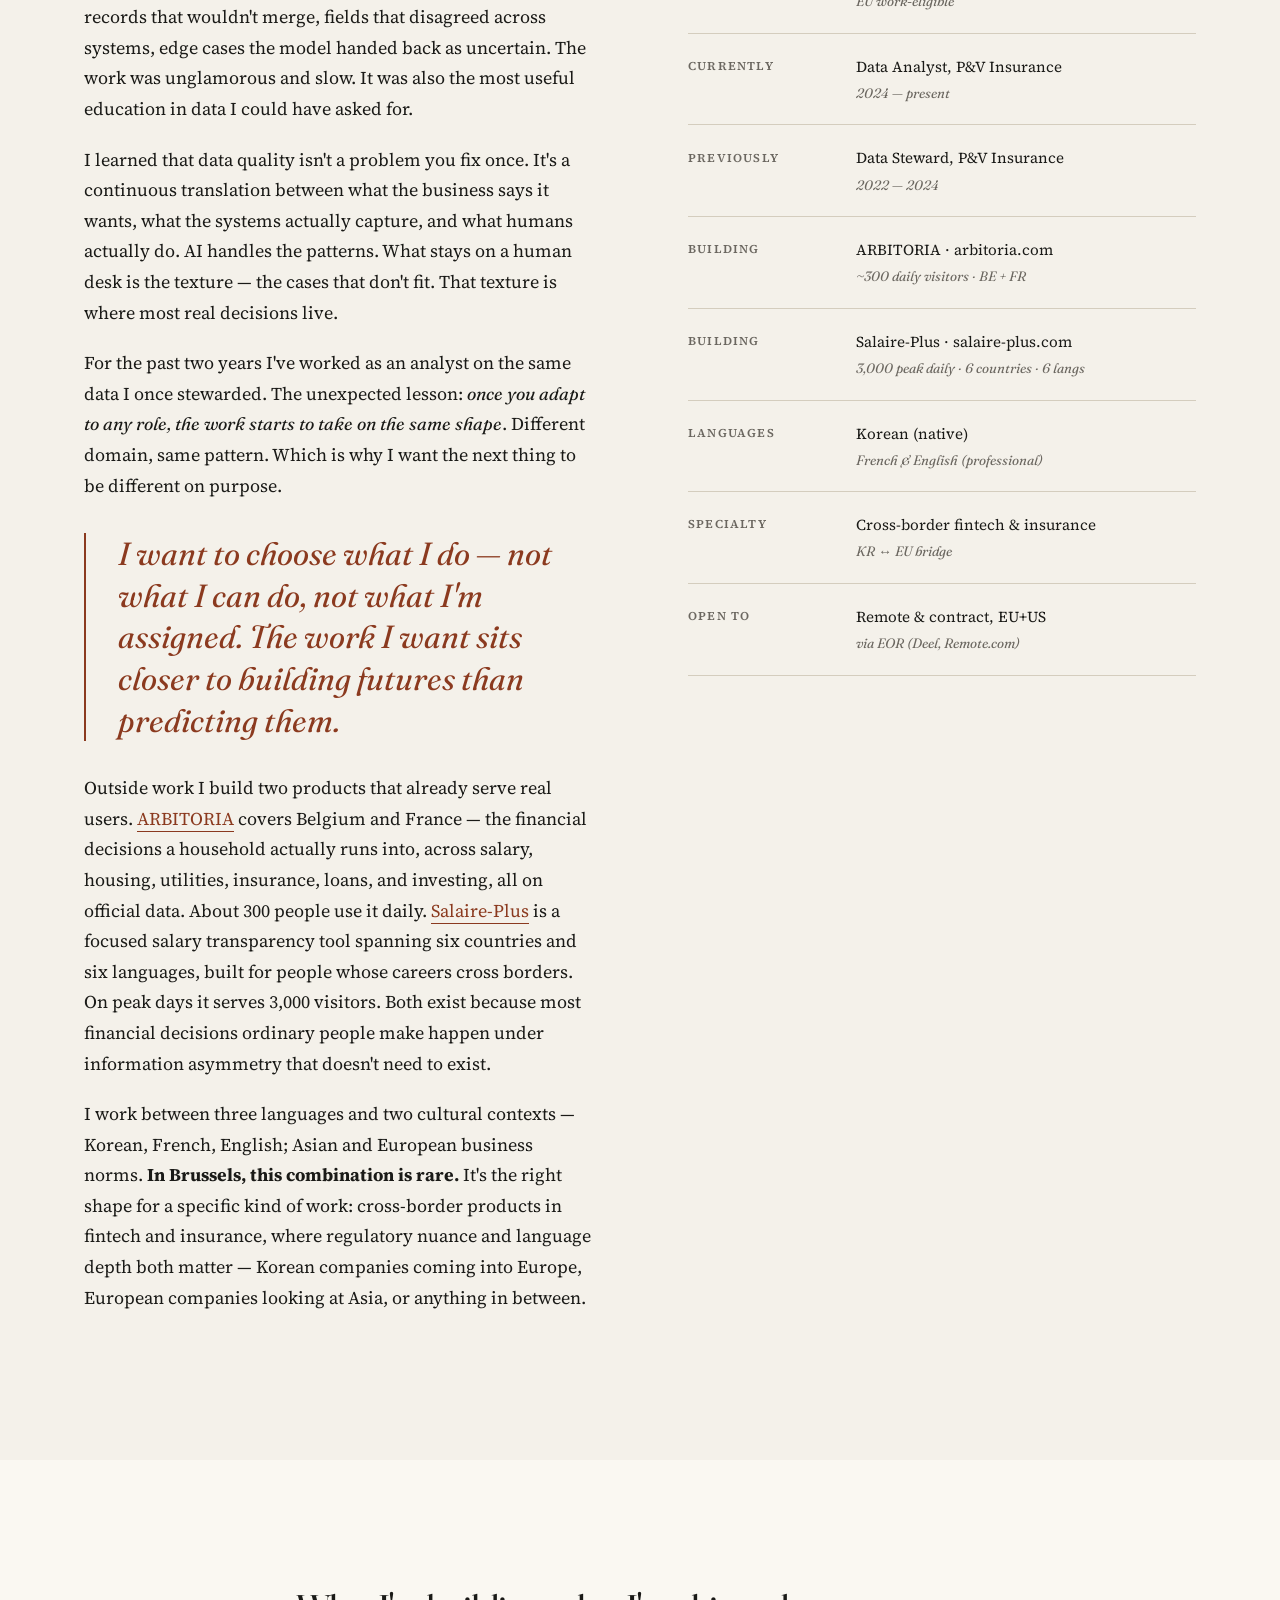
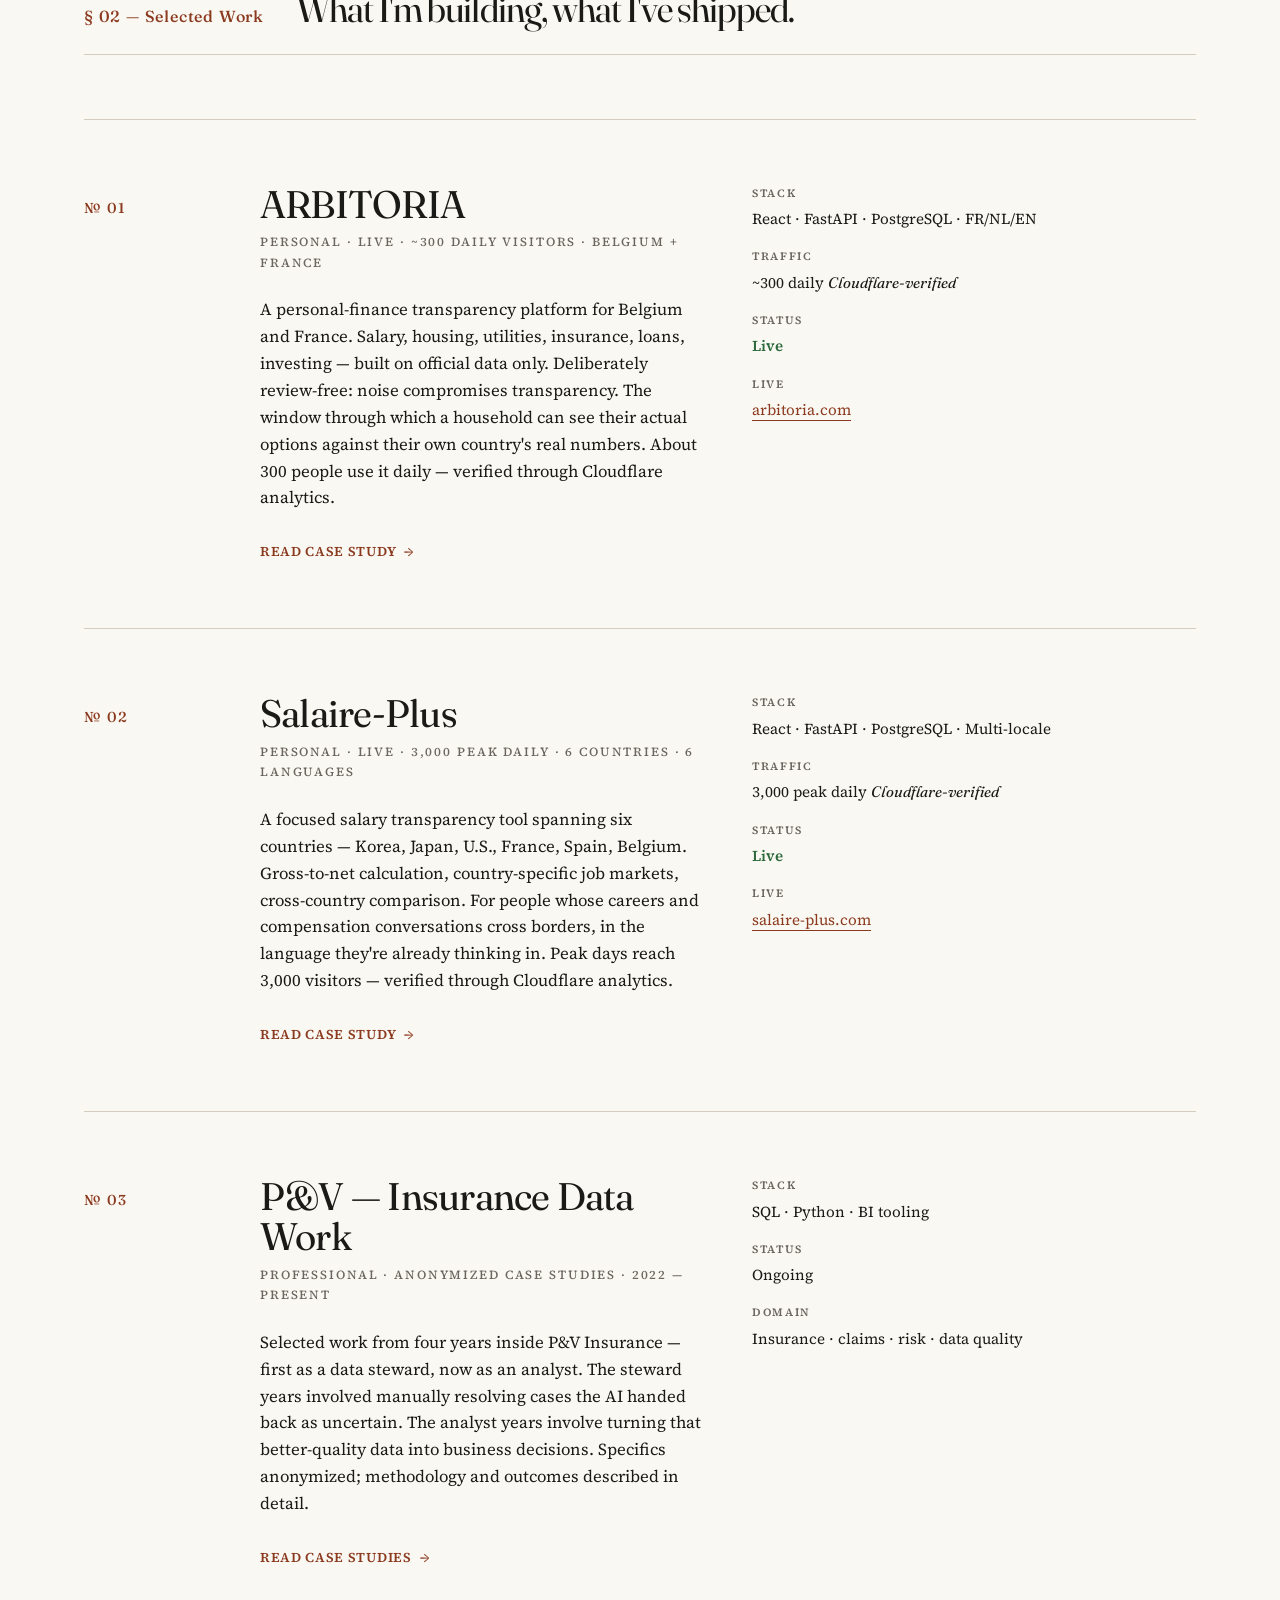
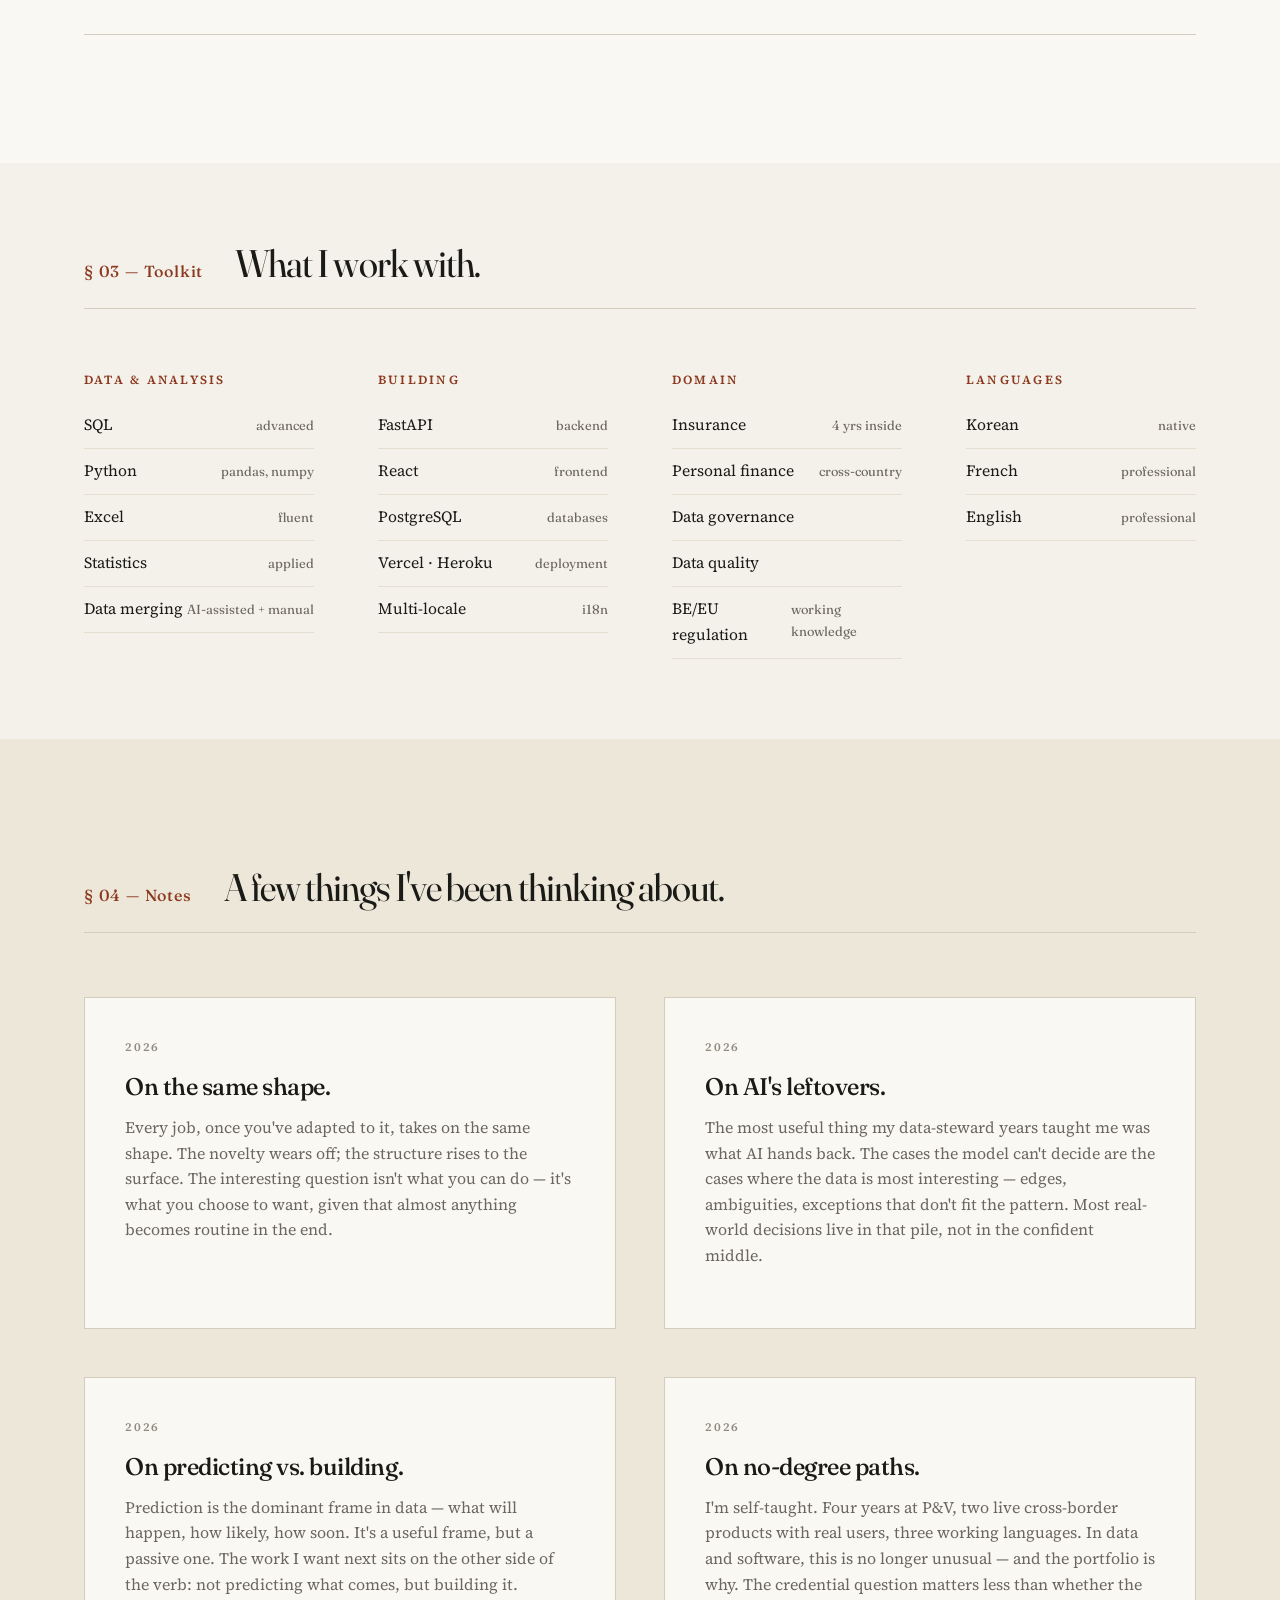
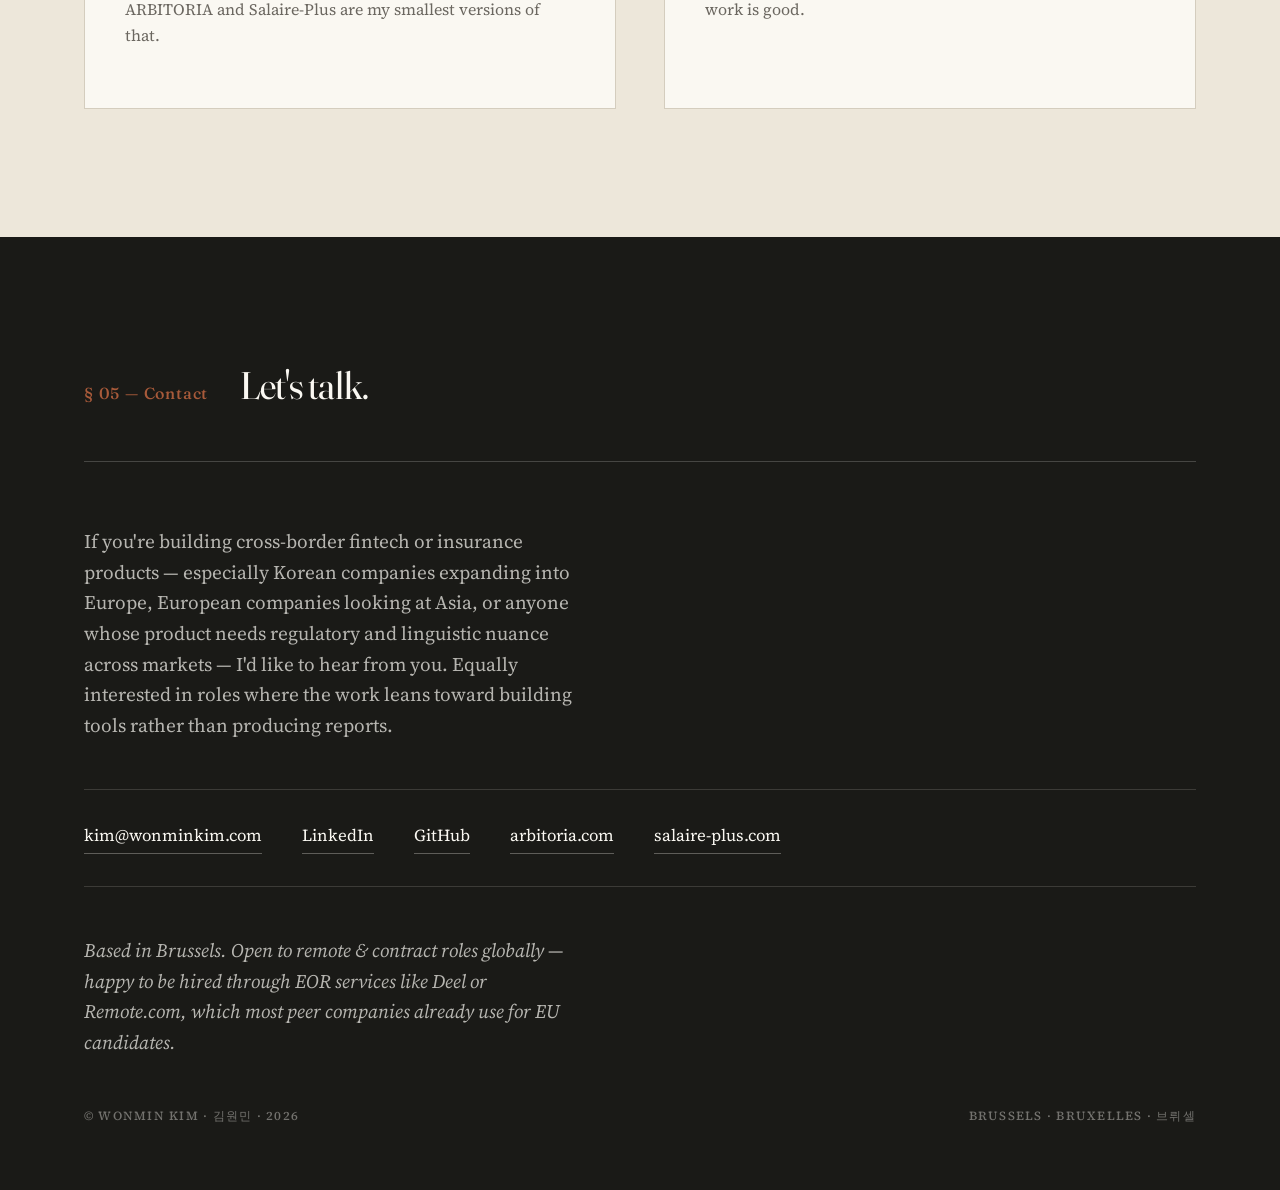
==== commit a4a10451: "v3: KR-EU positioning, traffic stats, FR version, EN/FR toggle" ====
--- a/index.html
+++ b/index.html
@@ -3,15 +3,18 @@
 <head>
   <meta charset="UTF-8" />
   <meta name="viewport" content="width=device-width, initial-scale=1.0" />
-  <meta name="description" content="Wonmin Kim — Data Analyst at P&V Insurance, building ARBITORIA and Salaire-Plus. Brussels-based. Self-taught. Trilingual." />
+  <meta name="description" content="Wonmin Kim — Data Analyst at P&V Insurance, building ARBITORIA and Salaire-Plus. Brussels-based. Korean / French / English. Cross-border fintech &amp; insurance." />
   <meta name="author" content="Wonmin Kim" />
-  <title>Wonmin Kim — Data Analyst, Brussels</title>
+  <title>Wonmin Kim — Cross-border Data &amp; Product, Brussels</title>
 
   <link rel="preconnect" href="https://fonts.googleapis.com" />
   <link rel="preconnect" href="https://fonts.gstatic.com" crossorigin />
   <link href="https://fonts.googleapis.com/css2?family=Fraunces:ital,opsz,wght@0,9..144,300;0,9..144,400;0,9..144,500;0,9..144,600;1,9..144,400&family=Source+Serif+4:opsz,wght@8..60,300;8..60,400;8..60,500;8..60,600&display=swap" rel="stylesheet" />
 
   <link rel="stylesheet" href="styles.css" />
+
+  <link rel="alternate" hreflang="en" href="index.html" />
+  <link rel="alternate" hreflang="fr" href="fr/index.html" />
 </head>
 <body>
 
@@ -22,6 +25,11 @@
       <a href="#work">Work</a>
       <a href="#skills">Skills</a>
       <a href="#contact">Contact</a>
+      <span class="lang-toggle">
+        <a href="index.html" class="lang-toggle__link is-active" aria-current="page">EN</a>
+        <span class="lang-toggle__sep" aria-hidden="true">·</span>
+        <a href="fr/index.html" class="lang-toggle__link" hreflang="fr">FR</a>
+      </span>
     </nav>
   </header>
 
@@ -47,16 +55,48 @@
         </h1>
 
         <p class="hero__lede fade-in fade-in-delay-3">
-          Four years inside <strong>P&V Insurance</strong>. Building two
-          transparency products — <strong>ARBITORIA</strong> for Belgium
-          and France, and <strong>Salaire-Plus</strong> across six
-          countries. Working in <strong>Korean, French, and English</strong>.
-          Self-taught — and the portfolio is why.
+          Data analyst at <strong>P&V Insurance</strong> for four years.
+          Building two live products that already serve real users —
+          <strong>ARBITORIA</strong> and <strong>Salaire-Plus</strong>.
+          Working between <strong>Korean, French, and English</strong> —
+          a combination that's uncommon in Brussels and unusually useful
+          for <strong>cross-border fintech and insurance</strong>.
         </p>
 
         <div class="hero__divider fade-in fade-in-delay-4">
-          <span><strong>Available</strong> · Open to remote roles via EOR (Deel, Remote.com)</span>
+          <span><strong>Available</strong> · Open to remote &amp; contract roles via EOR (Deel, Remote.com)</span>
           <span>↓ Scroll</span>
+        </div>
+
+      </div>
+    </section>
+
+    <!-- ─── Traction strip (NEW) ─────────────────── -->
+    <section class="traction reveal">
+      <div class="container traction__grid">
+
+        <div class="traction__item">
+          <span class="traction__num">~300</span>
+          <span class="traction__label">Daily visitors<br />ARBITORIA</span>
+          <span class="traction__note">Cloudflare-verified</span>
+        </div>
+
+        <div class="traction__item">
+          <span class="traction__num">3,000</span>
+          <span class="traction__label">Peak daily visitors<br />Salaire-Plus</span>
+          <span class="traction__note">Cloudflare-verified</span>
+        </div>
+
+        <div class="traction__item">
+          <span class="traction__num">6</span>
+          <span class="traction__label">Countries covered<br />Salaire-Plus</span>
+          <span class="traction__note">KR · JP · US · FR · ES · BE</span>
+        </div>
+
+        <div class="traction__item">
+          <span class="traction__num">4 yrs</span>
+          <span class="traction__label">Inside P&V Insurance<br />Steward → Analyst</span>
+          <span class="traction__note">Production claims data</span>
         </div>
 
       </div>
@@ -110,24 +150,32 @@
             </blockquote>
 
             <p>
-              Outside work I build two products.
+              Outside work I build two products that already serve
+              real users.
               <a href="projects/arbitoria.html">ARBITORIA</a> covers
               Belgium and France — the financial decisions a household
               actually runs into, across salary, housing, utilities,
               insurance, loans, and investing, all on official data.
+              About 300 people use it daily.
               <a href="projects/salaire-plus.html">Salaire-Plus</a> is
               a focused salary transparency tool spanning six countries
-              and six languages, for people whose careers cross
-              borders. Both exist because most financial decisions
-              ordinary people make happen under information asymmetry
-              that doesn't need to exist.
+              and six languages, built for people whose careers cross
+              borders. On peak days it serves 3,000 visitors. Both
+              exist because most financial decisions ordinary people
+              make happen under information asymmetry that doesn't
+              need to exist.
             </p>
 
             <p>
               I work between three languages and two cultural
               contexts — Korean, French, English; Asian and European
-              business norms. In Brussels this combination is
-              uncommon. It should show up in the work I do.
+              business norms. <strong>In Brussels, this combination
+              is rare.</strong> It's the right shape for a specific
+              kind of work: cross-border products in fintech and
+              insurance, where regulatory nuance and language depth
+              both matter — Korean companies coming into Europe,
+              European companies looking at Asia, or anything in
+              between.
             </p>
           </div>
 
@@ -147,19 +195,23 @@
               </div>
               <div class="about__detail">
                 <dt>Building</dt>
-                <dd>ARBITORIA · arbitoria.com <em>BE + FR · multi-category</em></dd>
+                <dd>ARBITORIA · arbitoria.com <em>~300 daily visitors · BE + FR</em></dd>
               </div>
               <div class="about__detail">
                 <dt>Building</dt>
-                <dd>Salaire-Plus · salaire-plus.com <em>6 countries · 6 languages</em></dd>
+                <dd>Salaire-Plus · salaire-plus.com <em>3,000 peak daily · 6 countries · 6 langs</em></dd>
               </div>
               <div class="about__detail">
                 <dt>Languages</dt>
                 <dd>Korean (native) <em>French &amp; English (professional)</em></dd>
               </div>
               <div class="about__detail">
+                <dt>Specialty</dt>
+                <dd>Cross-border fintech &amp; insurance <em>KR ↔ EU bridge</em></dd>
+              </div>
+              <div class="about__detail">
                 <dt>Open to</dt>
-                <dd>Remote roles, EU+US <em>via EOR (Deel, Remote.com)</em></dd>
+                <dd>Remote &amp; contract, EU+US <em>via EOR (Deel, Remote.com)</em></dd>
               </div>
             </dl>
           </aside>
@@ -182,14 +234,16 @@
           <div class="project__num">№ 01</div>
           <div class="project__main">
             <h3>ARBITORIA</h3>
-            <span class="project__tag">Personal · Live · Belgium + France · Multi-category</span>
+            <span class="project__tag">Personal · Live · ~300 daily visitors · Belgium + France</span>
             <p class="project__desc">
               A personal-finance transparency platform for Belgium and
               France. Salary, housing, utilities, insurance, loans,
               investing — built on official data only. Deliberately
               review-free: noise compromises transparency. The window
               through which a household can see their actual options
-              against their own country's real numbers.
+              against their own country's real numbers. About 300
+              people use it daily — verified through Cloudflare
+              analytics.
             </p>
             <a href="projects/arbitoria.html" class="project__link">Read case study</a>
           </div>
@@ -198,6 +252,10 @@
               <div>
                 <dt>Stack</dt>
                 <dd>React · FastAPI · PostgreSQL · FR/NL/EN</dd>
+              </div>
+              <div>
+                <dt>Traffic</dt>
+                <dd>~300 daily <em>Cloudflare-verified</em></dd>
               </div>
               <div>
                 <dt>Status</dt>
@@ -215,14 +273,15 @@
           <div class="project__num">№ 02</div>
           <div class="project__main">
             <h3>Salaire-Plus</h3>
-            <span class="project__tag">Personal · Live · 6 countries · 6 languages</span>
+            <span class="project__tag">Personal · Live · 3,000 peak daily · 6 countries · 6 languages</span>
             <p class="project__desc">
               A focused salary transparency tool spanning six
               countries — Korea, Japan, U.S., France, Spain, Belgium.
               Gross-to-net calculation, country-specific job markets,
               cross-country comparison. For people whose careers and
               compensation conversations cross borders, in the
-              language they're already thinking in.
+              language they're already thinking in. Peak days reach
+              3,000 visitors — verified through Cloudflare analytics.
             </p>
             <a href="projects/salaire-plus.html" class="project__link">Read case study</a>
           </div>
@@ -231,6 +290,10 @@
               <div>
                 <dt>Stack</dt>
                 <dd>React · FastAPI · PostgreSQL · Multi-locale</dd>
+              </div>
+              <div>
+                <dt>Traffic</dt>
+                <dd>3,000 peak daily <em>Cloudflare-verified</em></dd>
               </div>
               <div>
                 <dt>Status</dt>
@@ -393,10 +456,10 @@
             <h3>On no-degree paths.</h3>
             <p>
               I'm self-taught. Four years at P&amp;V, two live
-              cross-border products, three working languages. In
-              data and software, this is no longer unusual — and the
-              portfolio is why. The credential question matters less
-              than whether the work is good.
+              cross-border products with real users, three working
+              languages. In data and software, this is no longer
+              unusual — and the portfolio is why. The credential
+              question matters less than whether the work is good.
             </p>
           </article>
 
@@ -415,12 +478,12 @@
         </div>
 
         <p class="reveal">
-          If you're hiring at the intersection of data, AI, and
-          domain-specific decisions — especially in insurance,
-          personal finance, or anything multi-market — I'd like
-          to hear from you. Equally interested in roles where the
-          work leans toward building tools rather than producing
-          reports.
+          If you're building cross-border fintech or insurance products —
+          especially Korean companies expanding into Europe, European
+          companies looking at Asia, or anyone whose product needs
+          regulatory and linguistic nuance across markets — I'd like
+          to hear from you. Equally interested in roles where the work
+          leans toward building tools rather than producing reports.
         </p>
 
         <div class="contact__links reveal">
@@ -432,7 +495,7 @@
         </div>
 
         <p class="contact__note reveal">
-          Based in Brussels. Open to remote roles globally — happy to be hired through EOR services like Deel or Remote.com, which most peer companies already use for EU candidates.
+          Based in Brussels. Open to remote &amp; contract roles globally — happy to be hired through EOR services like Deel or Remote.com, which most peer companies already use for EU candidates.
         </p>
 
         <footer class="contact__footer">
--- a/styles.css
+++ b/styles.css
@@ -785,3 +785,117 @@
   opacity: 1;
   transform: translateY(0);
 }
+
+/* ─── Traction strip (NEW) ───────────────────── */
+
+.traction {
+  background: var(--paper);
+  padding: 4rem 0;
+  border-top: 1px solid var(--line);
+  border-bottom: 1px solid var(--line);
+}
+
+.traction__grid {
+  display: grid;
+  grid-template-columns: repeat(4, 1fr);
+  gap: 2rem;
+  max-width: var(--max-width);
+  margin: 0 auto;
+  padding: 0 var(--gutter);
+}
+
+@media (max-width: 800px) {
+  .traction__grid {
+    grid-template-columns: repeat(2, 1fr);
+    gap: 2.5rem;
+  }
+}
+
+.traction__item {
+  display: flex;
+  flex-direction: column;
+  gap: 0.5rem;
+  padding: 0 1rem;
+  border-left: 1px solid var(--line);
+}
+
+.traction__item:first-child {
+  border-left: none;
+  padding-left: 0;
+}
+
+@media (max-width: 800px) {
+  .traction__item:nth-child(3) {
+    border-left: none;
+    padding-left: 0;
+  }
+}
+
+.traction__num {
+  font-family: var(--display);
+  font-size: clamp(2.4rem, 5vw, 3.5rem);
+  font-weight: 400;
+  font-variation-settings: 'opsz' 96;
+  letter-spacing: -0.03em;
+  color: var(--accent);
+  line-height: 1;
+}
+
+.traction__label {
+  font-size: 0.95rem;
+  line-height: 1.4;
+  color: var(--text);
+  font-weight: 500;
+}
+
+.traction__note {
+  font-size: 0.72rem;
+  text-transform: uppercase;
+  letter-spacing: 0.12em;
+  color: var(--text-muted);
+  margin-top: 0.25rem;
+}
+
+/* ─── Language toggle ────────────────────────── */
+
+.lang-toggle {
+  display: flex;
+  align-items: center;
+  gap: 0.5rem;
+  margin-left: 1.5rem;
+  padding-left: 1.5rem;
+  border-left: 1px solid var(--line);
+  font-size: 0.78rem;
+  letter-spacing: 0.12em;
+  font-weight: 600;
+  text-transform: uppercase;
+}
+
+.lang-toggle__link {
+  color: var(--text-muted);
+  border: none;
+  transition: color 0.2s ease;
+}
+
+.lang-toggle__link.is-active {
+  color: var(--accent);
+  cursor: default;
+}
+
+.lang-toggle__link:not(.is-active):hover {
+  color: var(--text);
+  opacity: 1;
+}
+
+.lang-toggle__sep {
+  color: var(--text-dim);
+  user-select: none;
+}
+
+@media (max-width: 700px) {
+  .lang-toggle {
+    margin-left: 0.75rem;
+    padding-left: 0.75rem;
+    font-size: 0.72rem;
+  }
+}
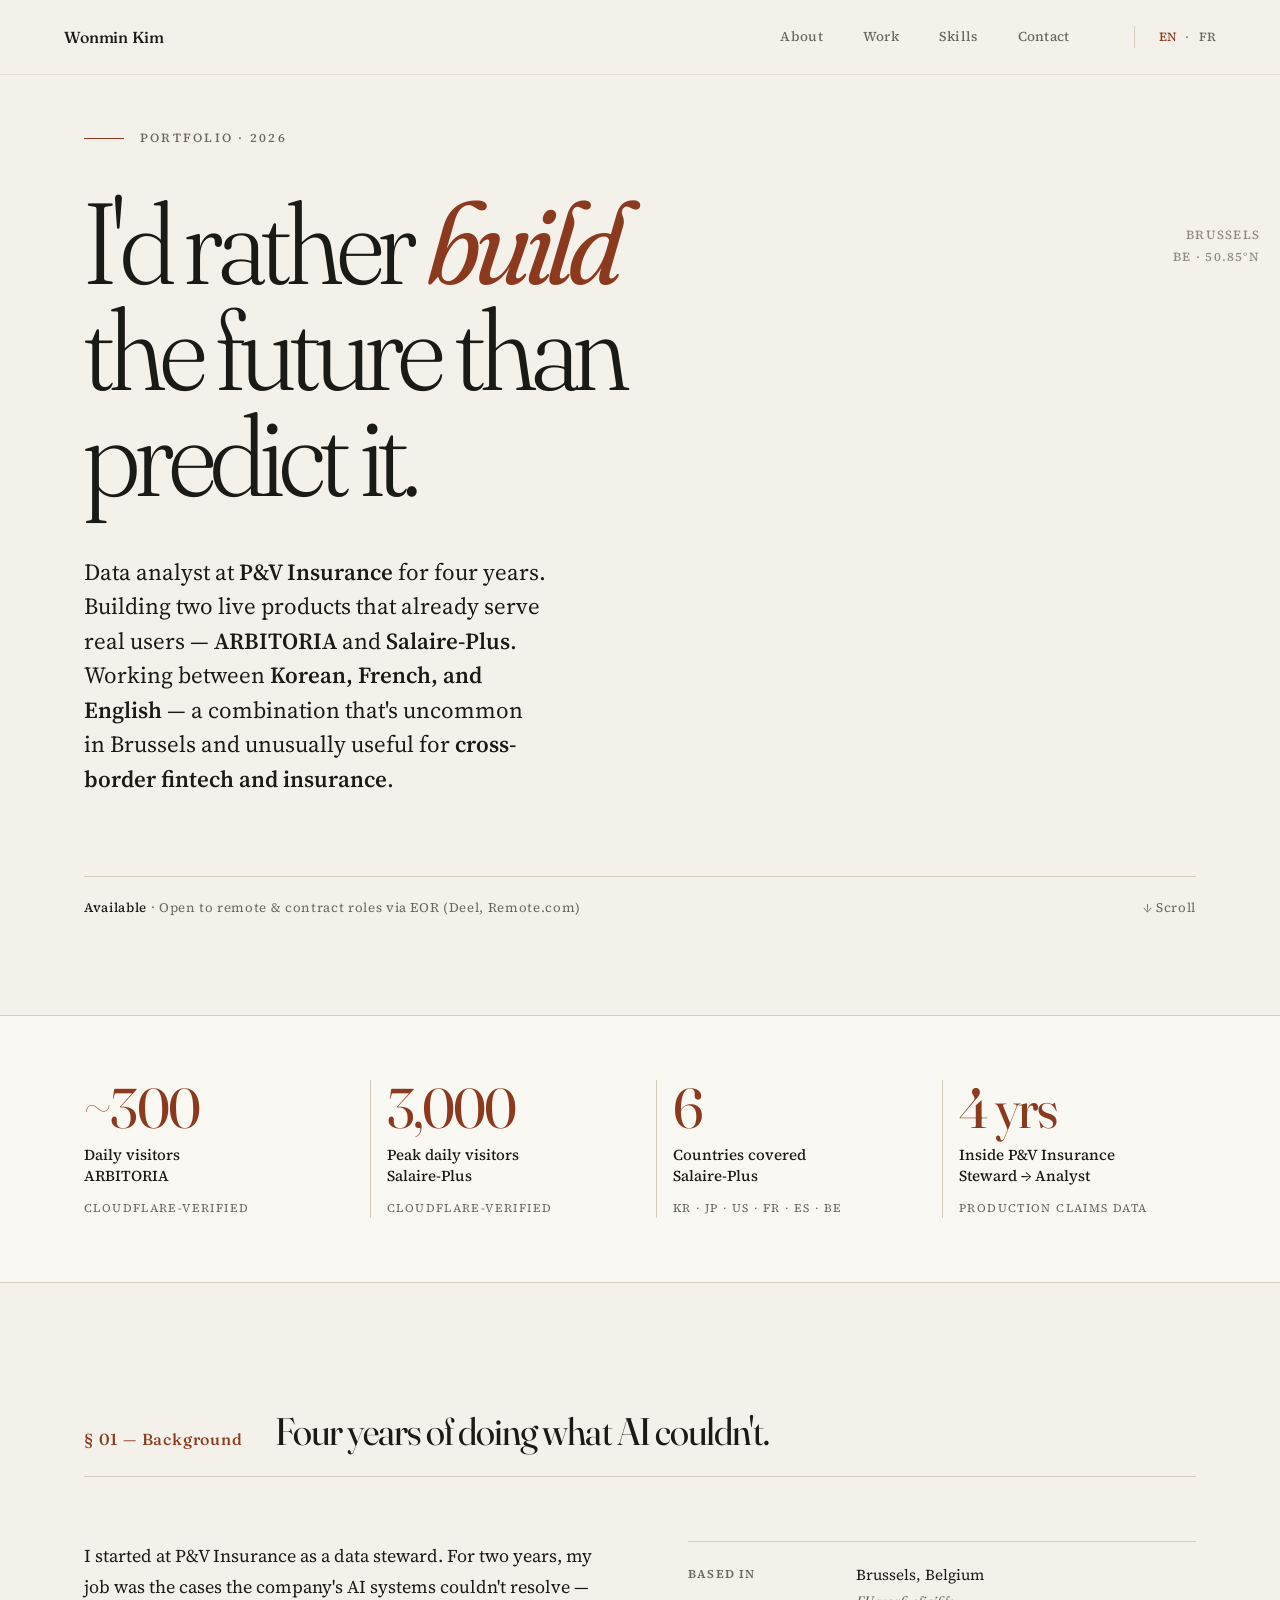
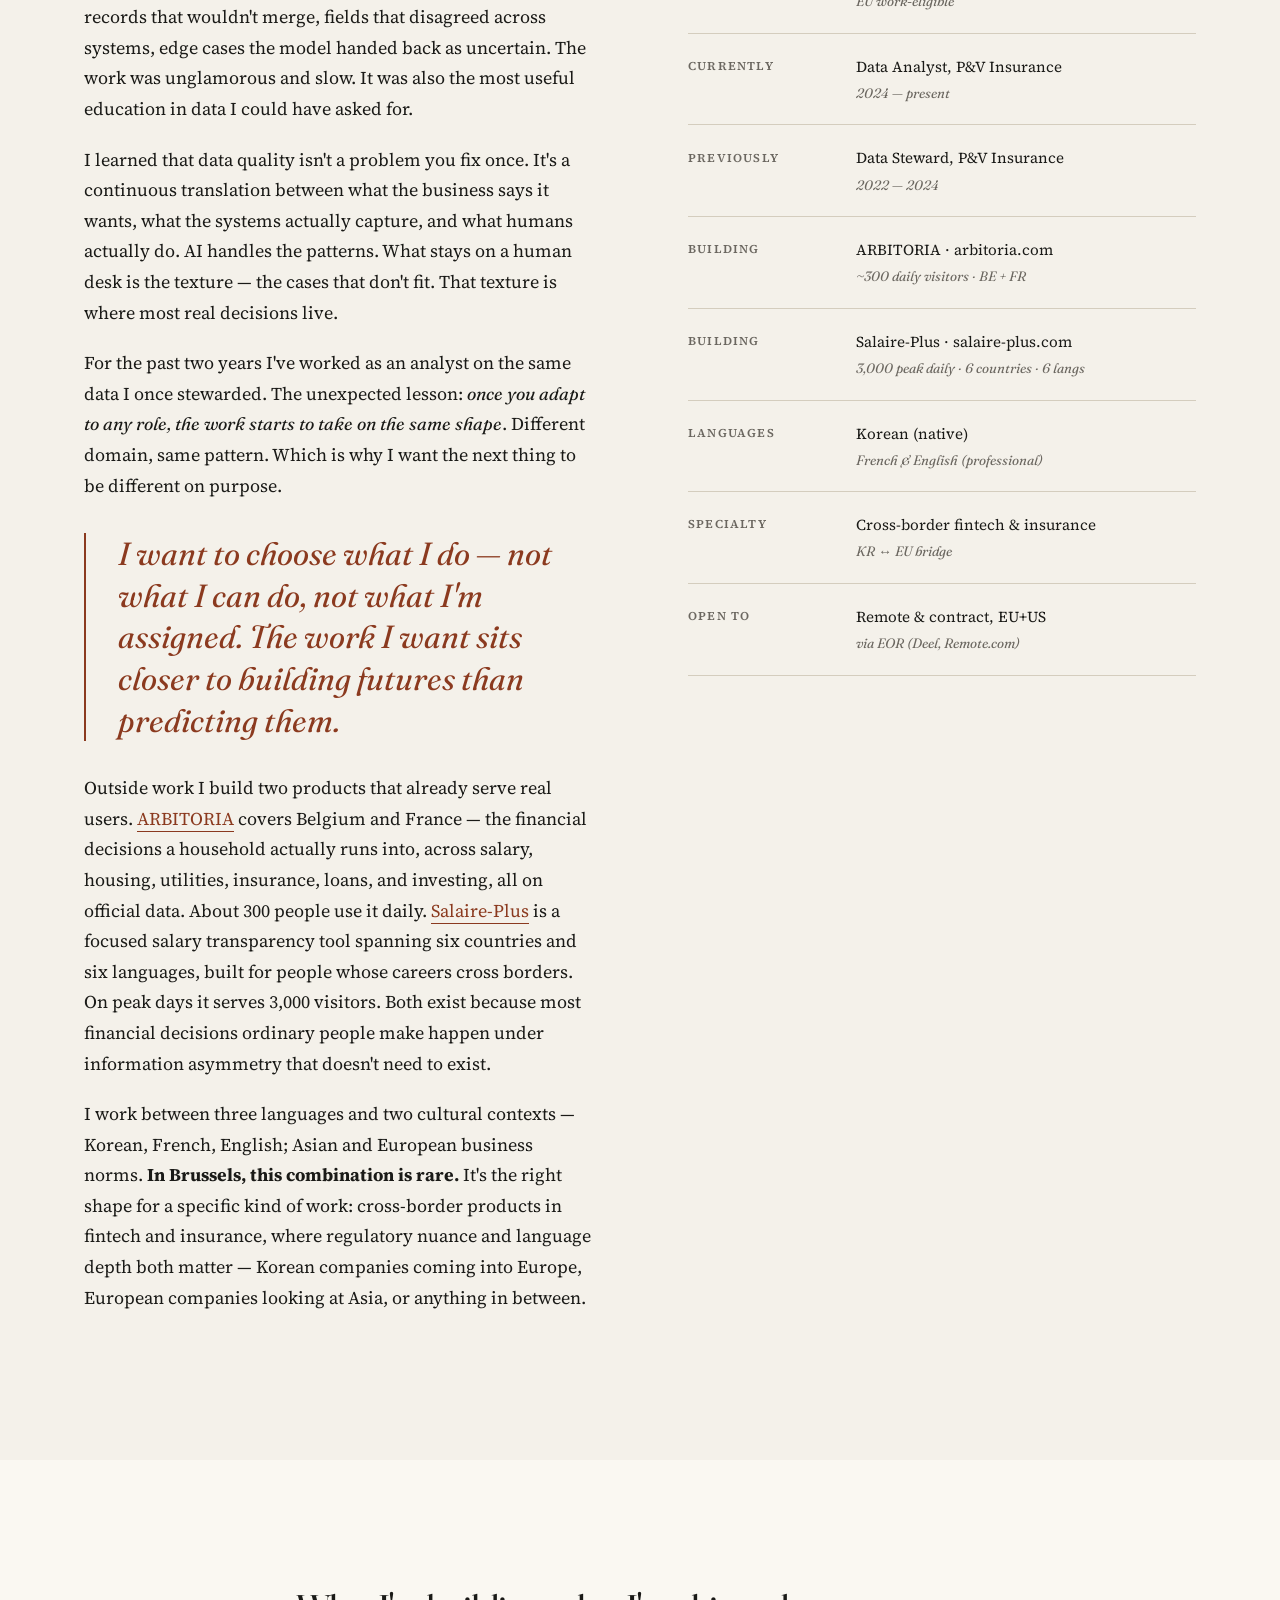
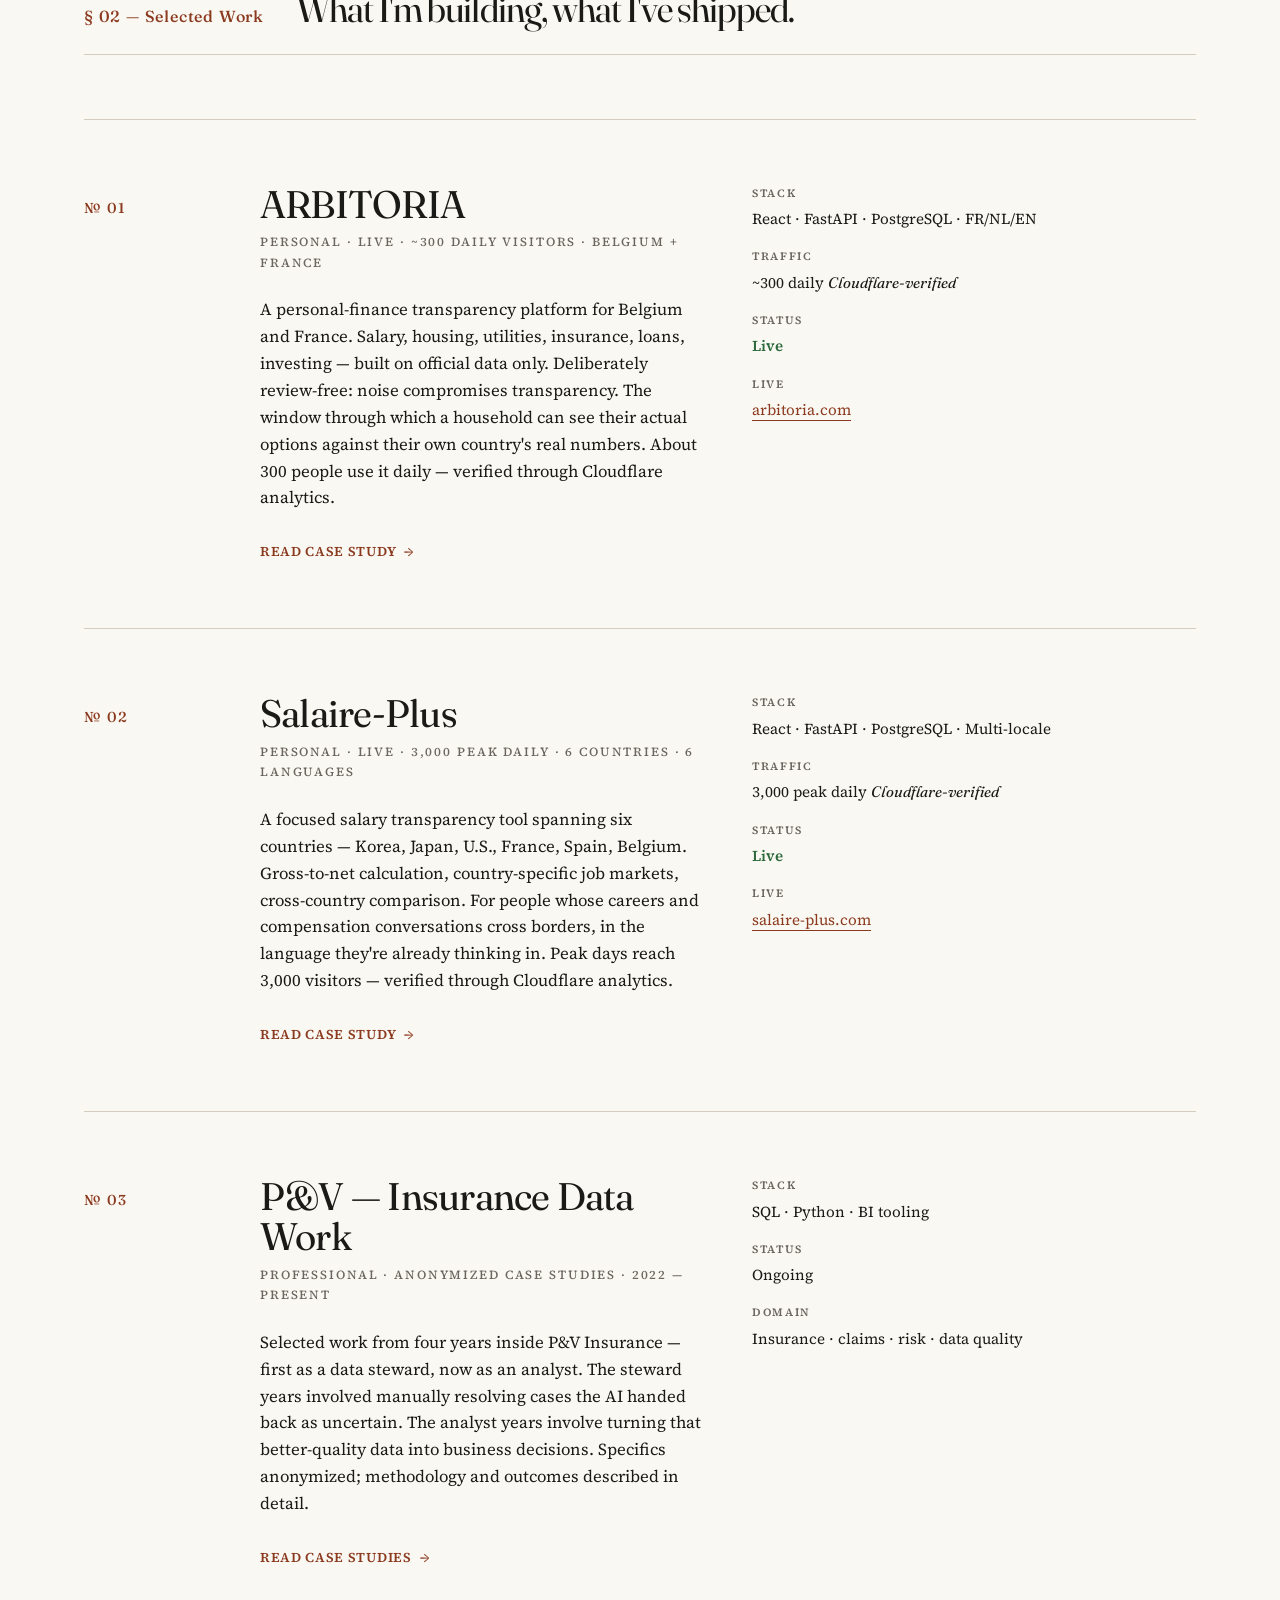
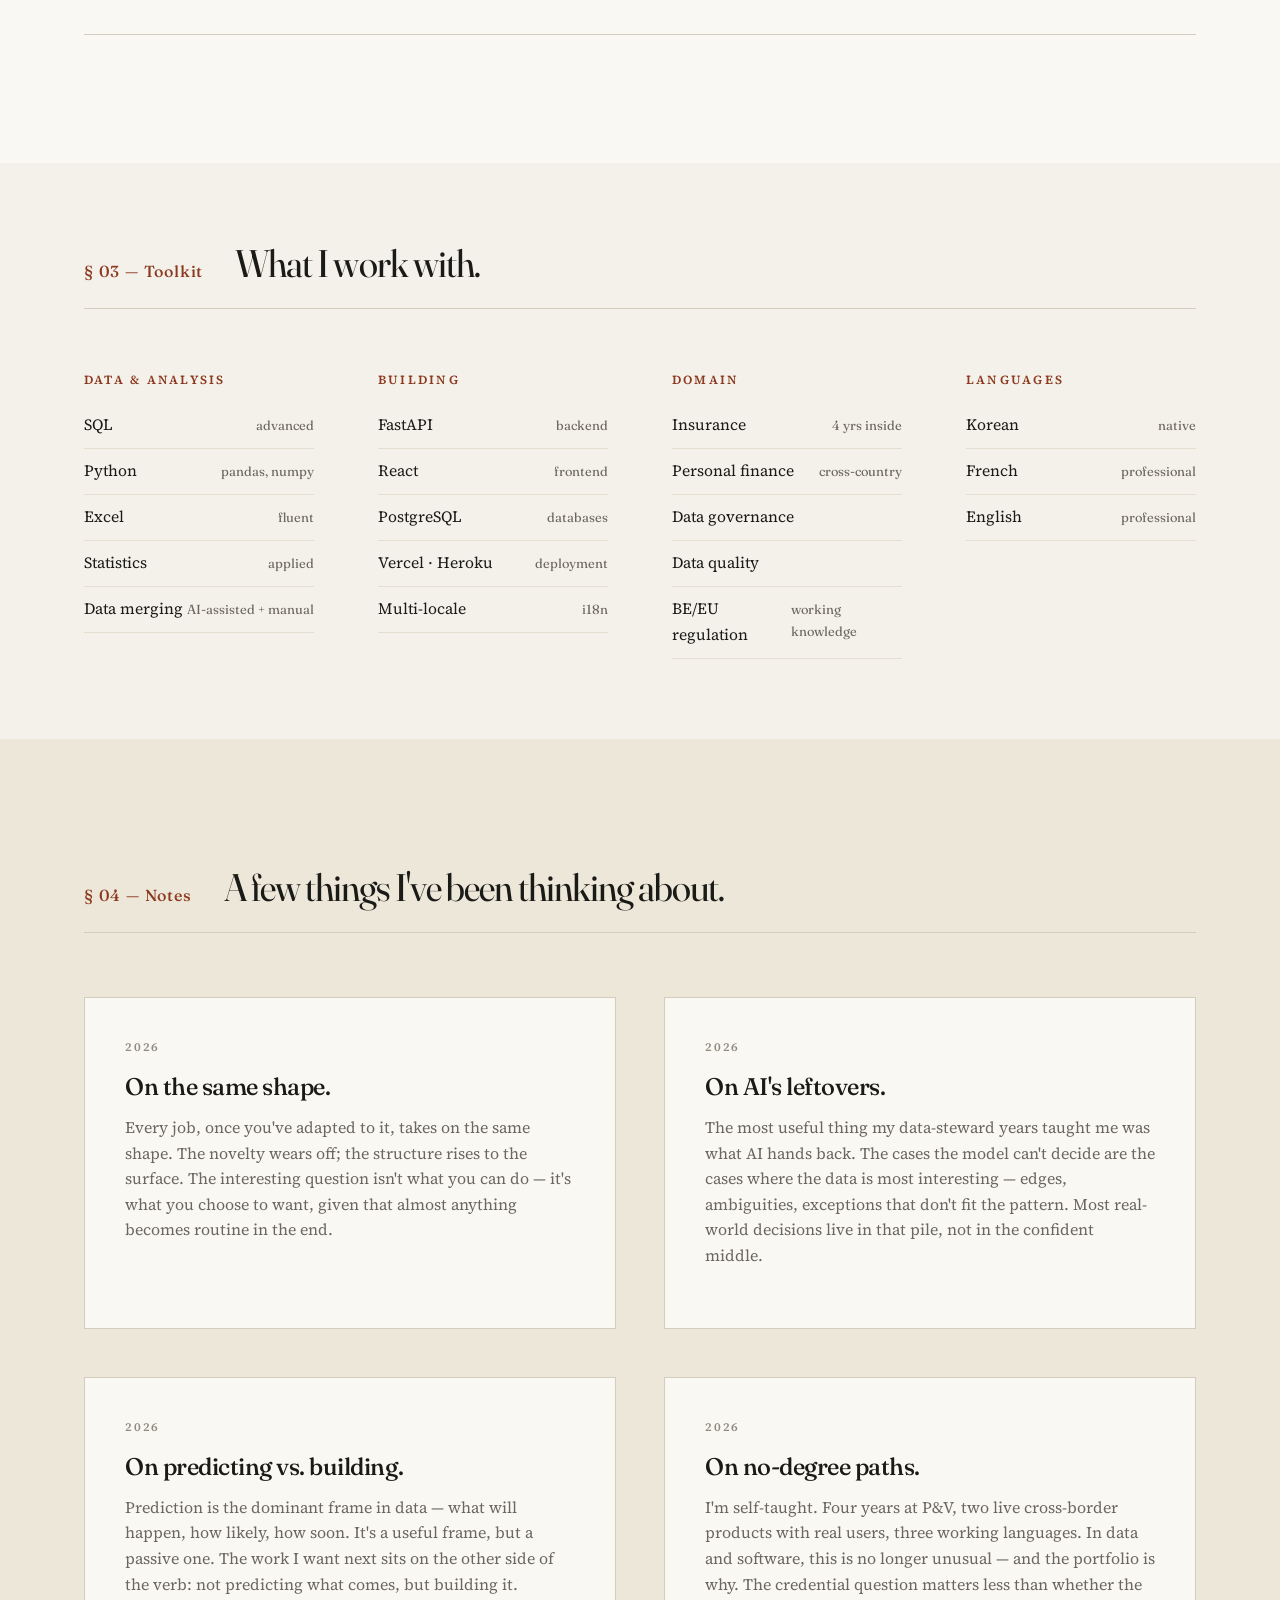
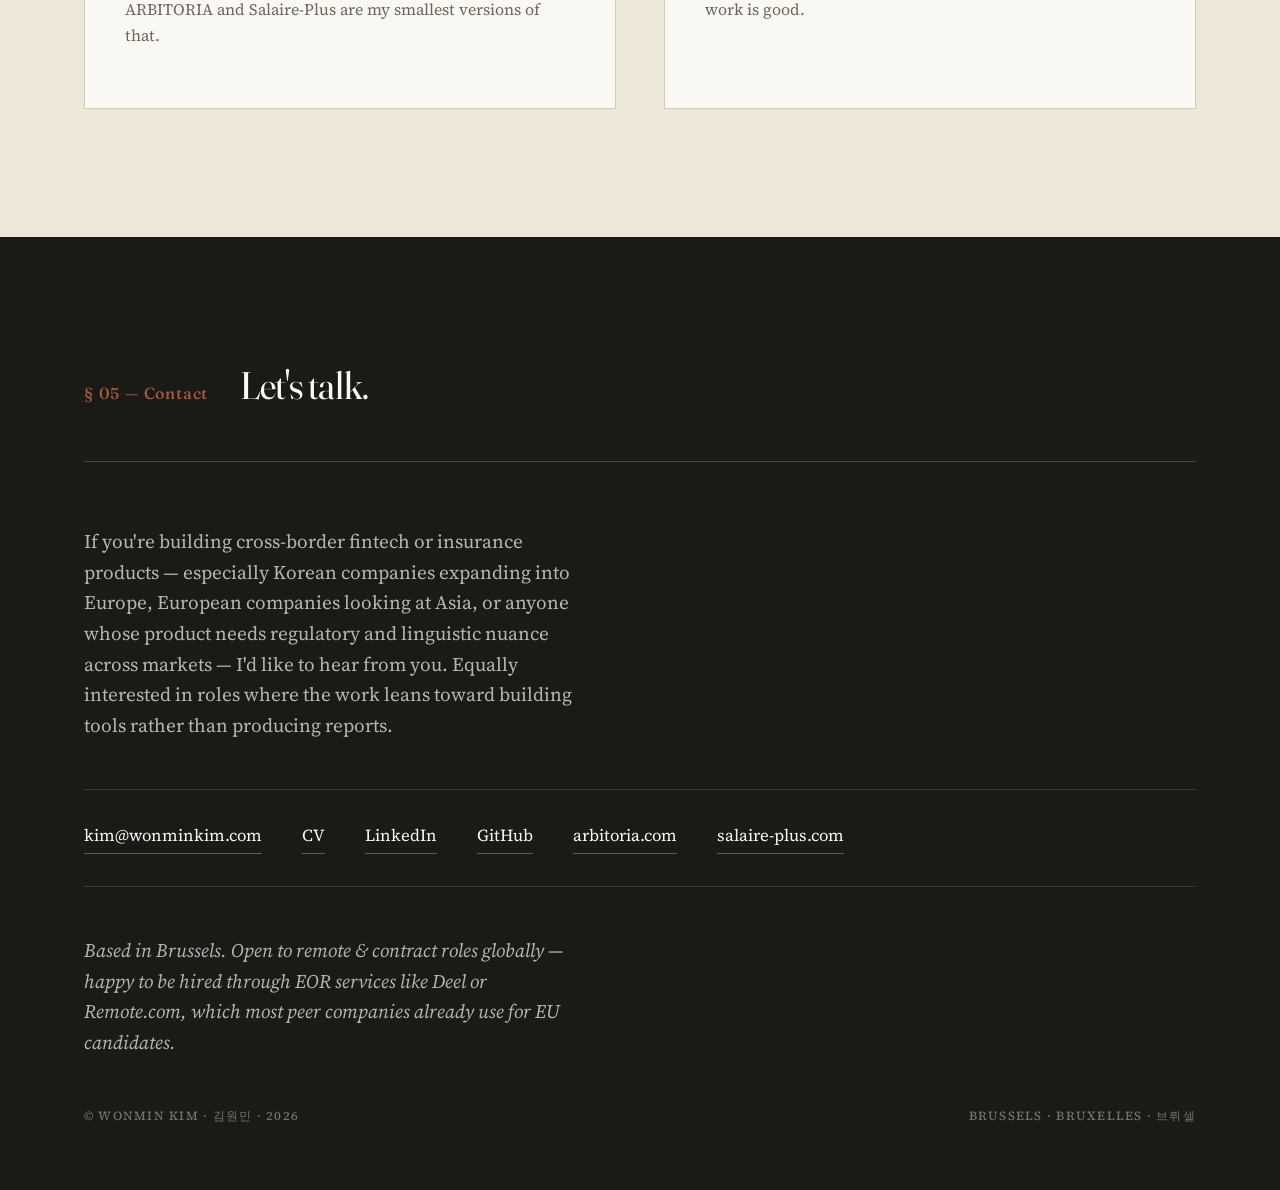
==== commit c4e16c54: "Add CV page at /cv/ with multilingual support and link from main contact" ====
--- a/index.html
+++ b/index.html
@@ -488,6 +488,7 @@
 
         <div class="contact__links reveal">
           <a href="mailto:kim@wonminkim.com">kim@wonminkim.com</a>
+          <a href="cv/" target="_blank" rel="noopener">CV</a>
           <a href="https://linkedin.com/in/wonminkim" target="_blank" rel="noopener">LinkedIn</a>
           <a href="https://github.com/wonminkim" target="_blank" rel="noopener">GitHub</a>
           <a href="https://arbitoria.com" target="_blank" rel="noopener">arbitoria.com</a>
